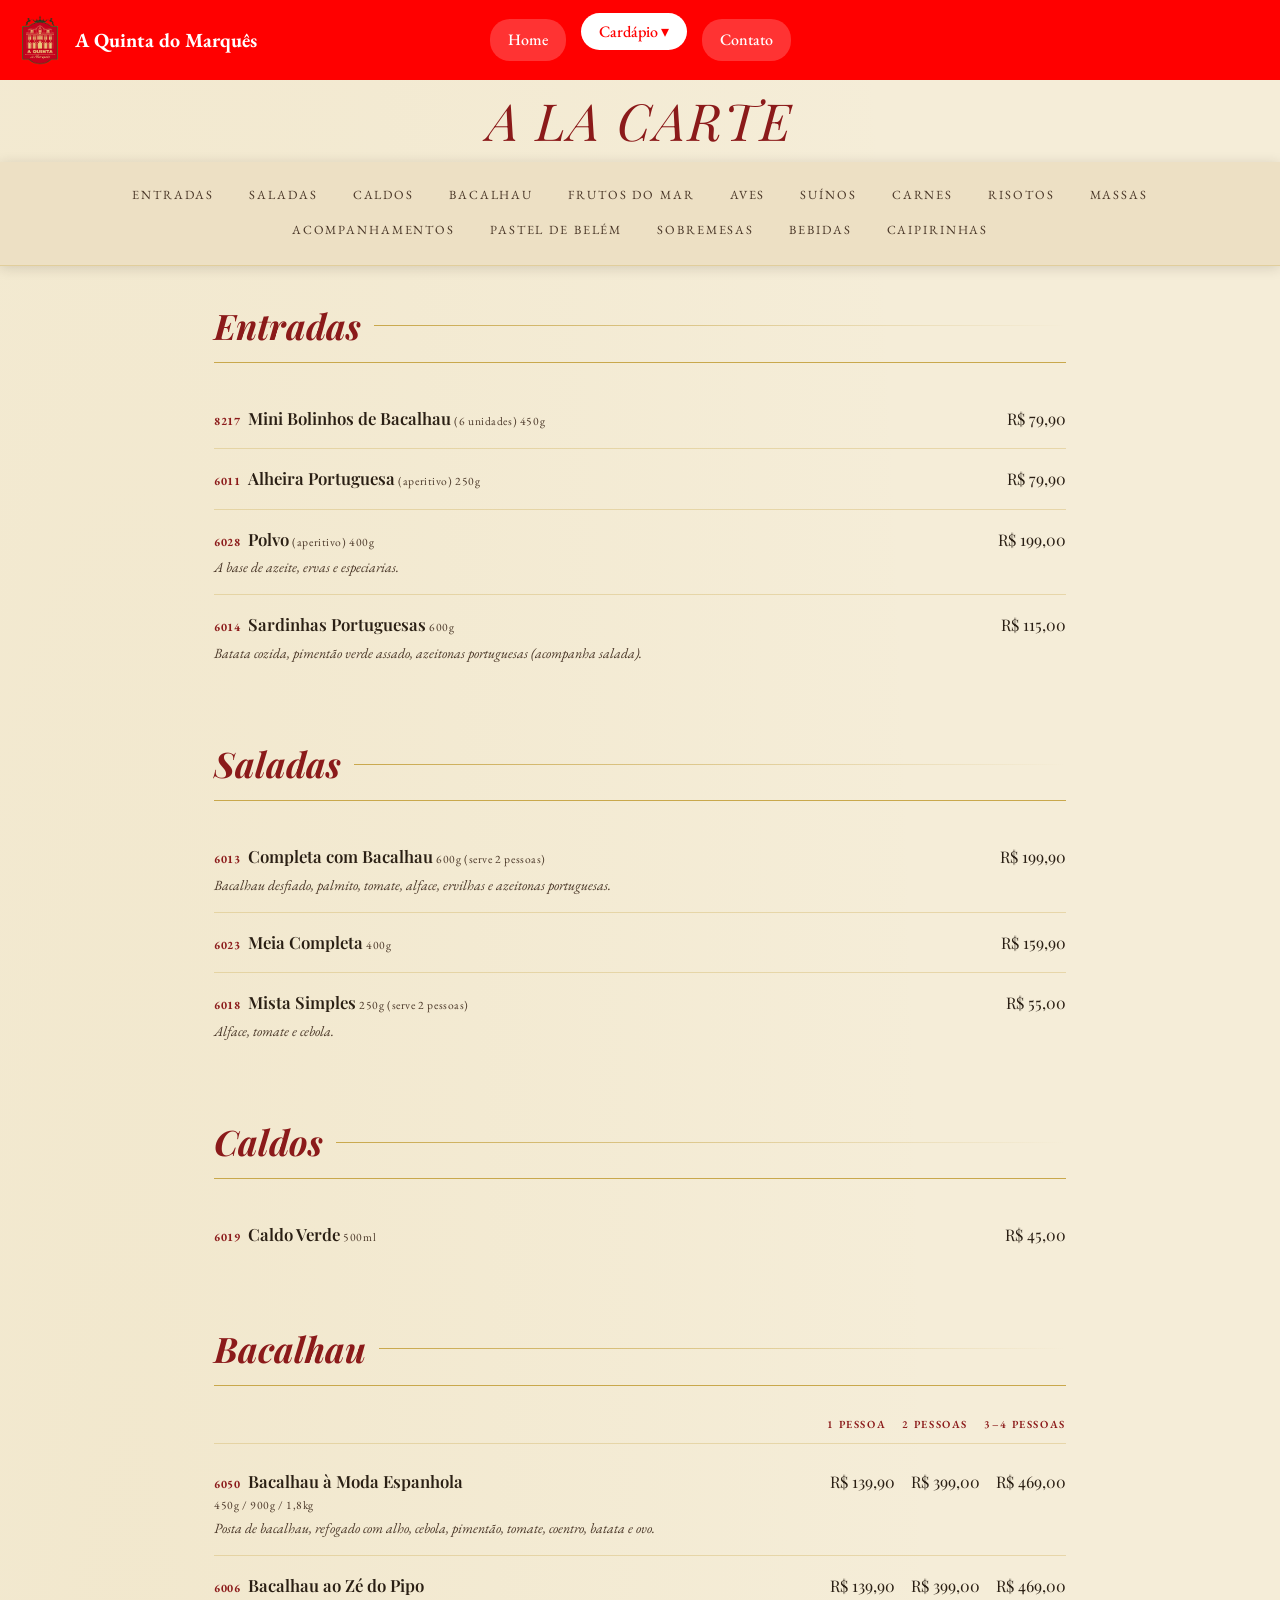
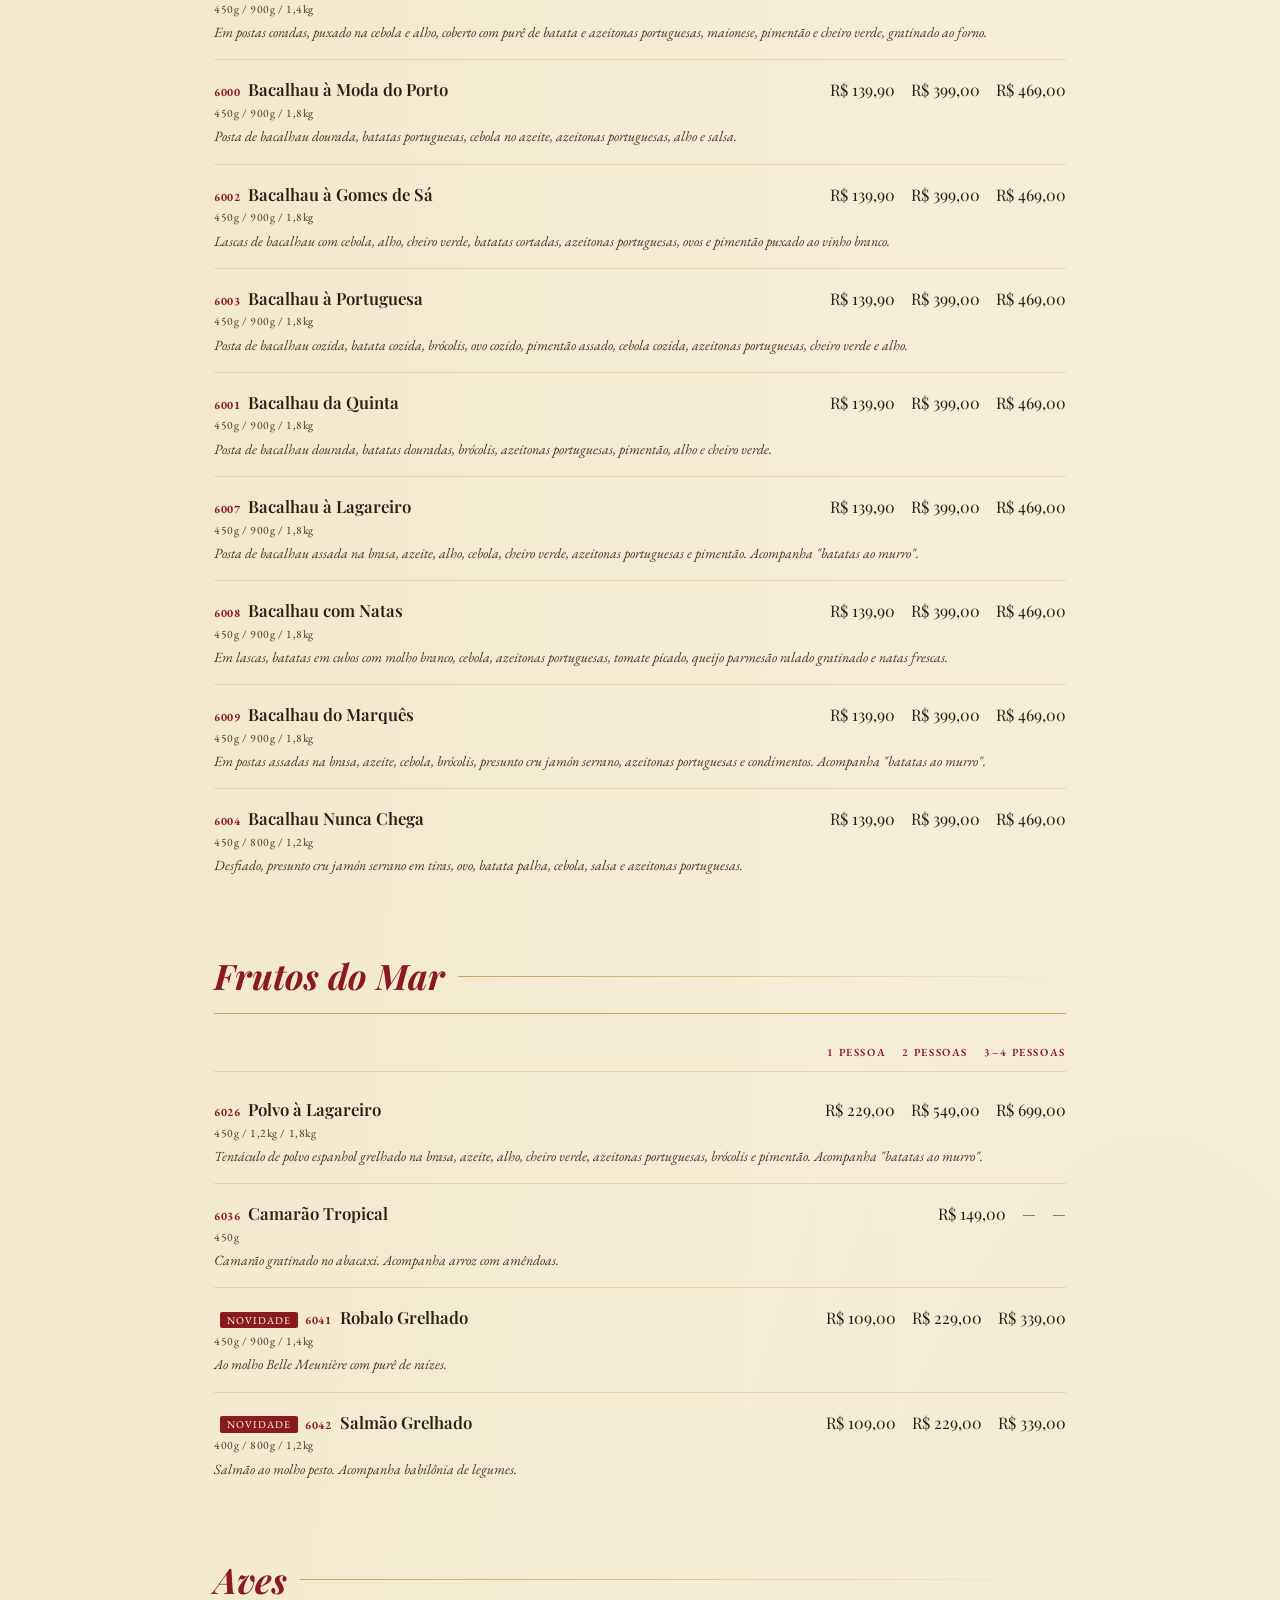
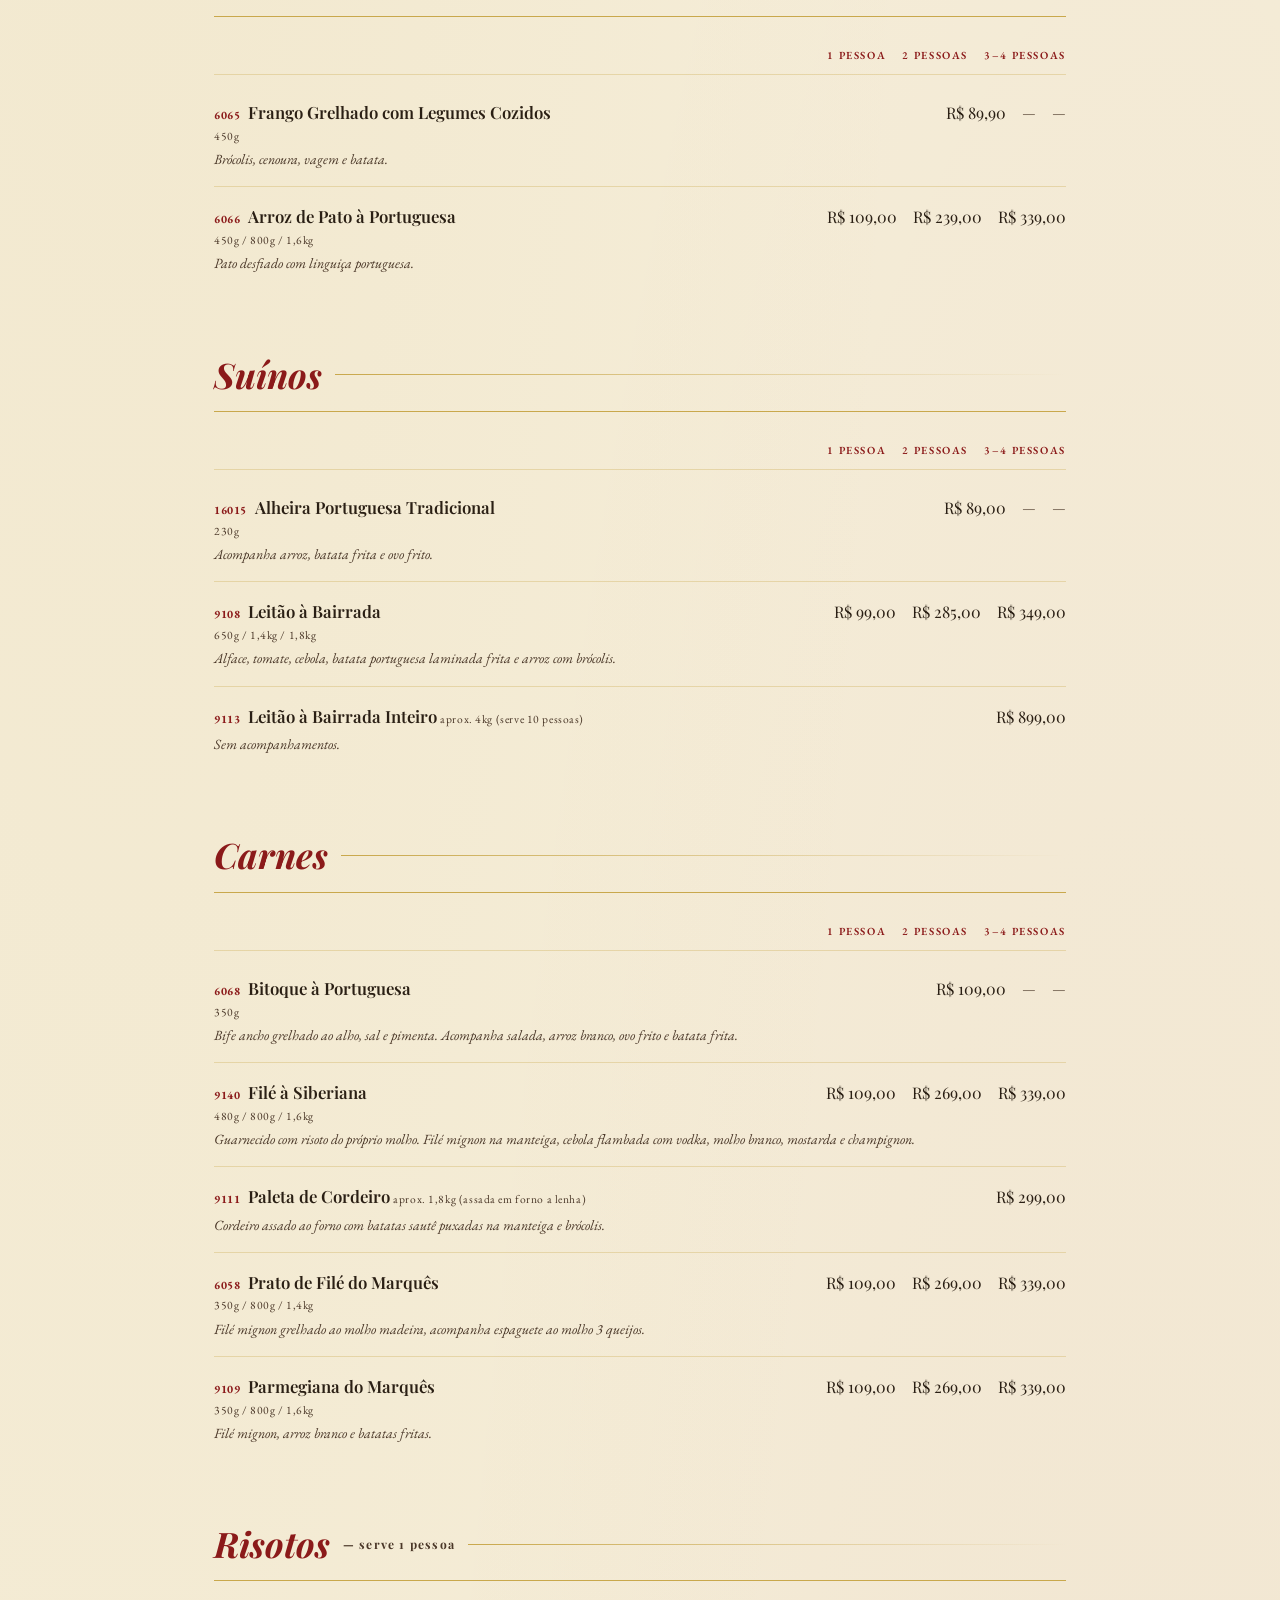
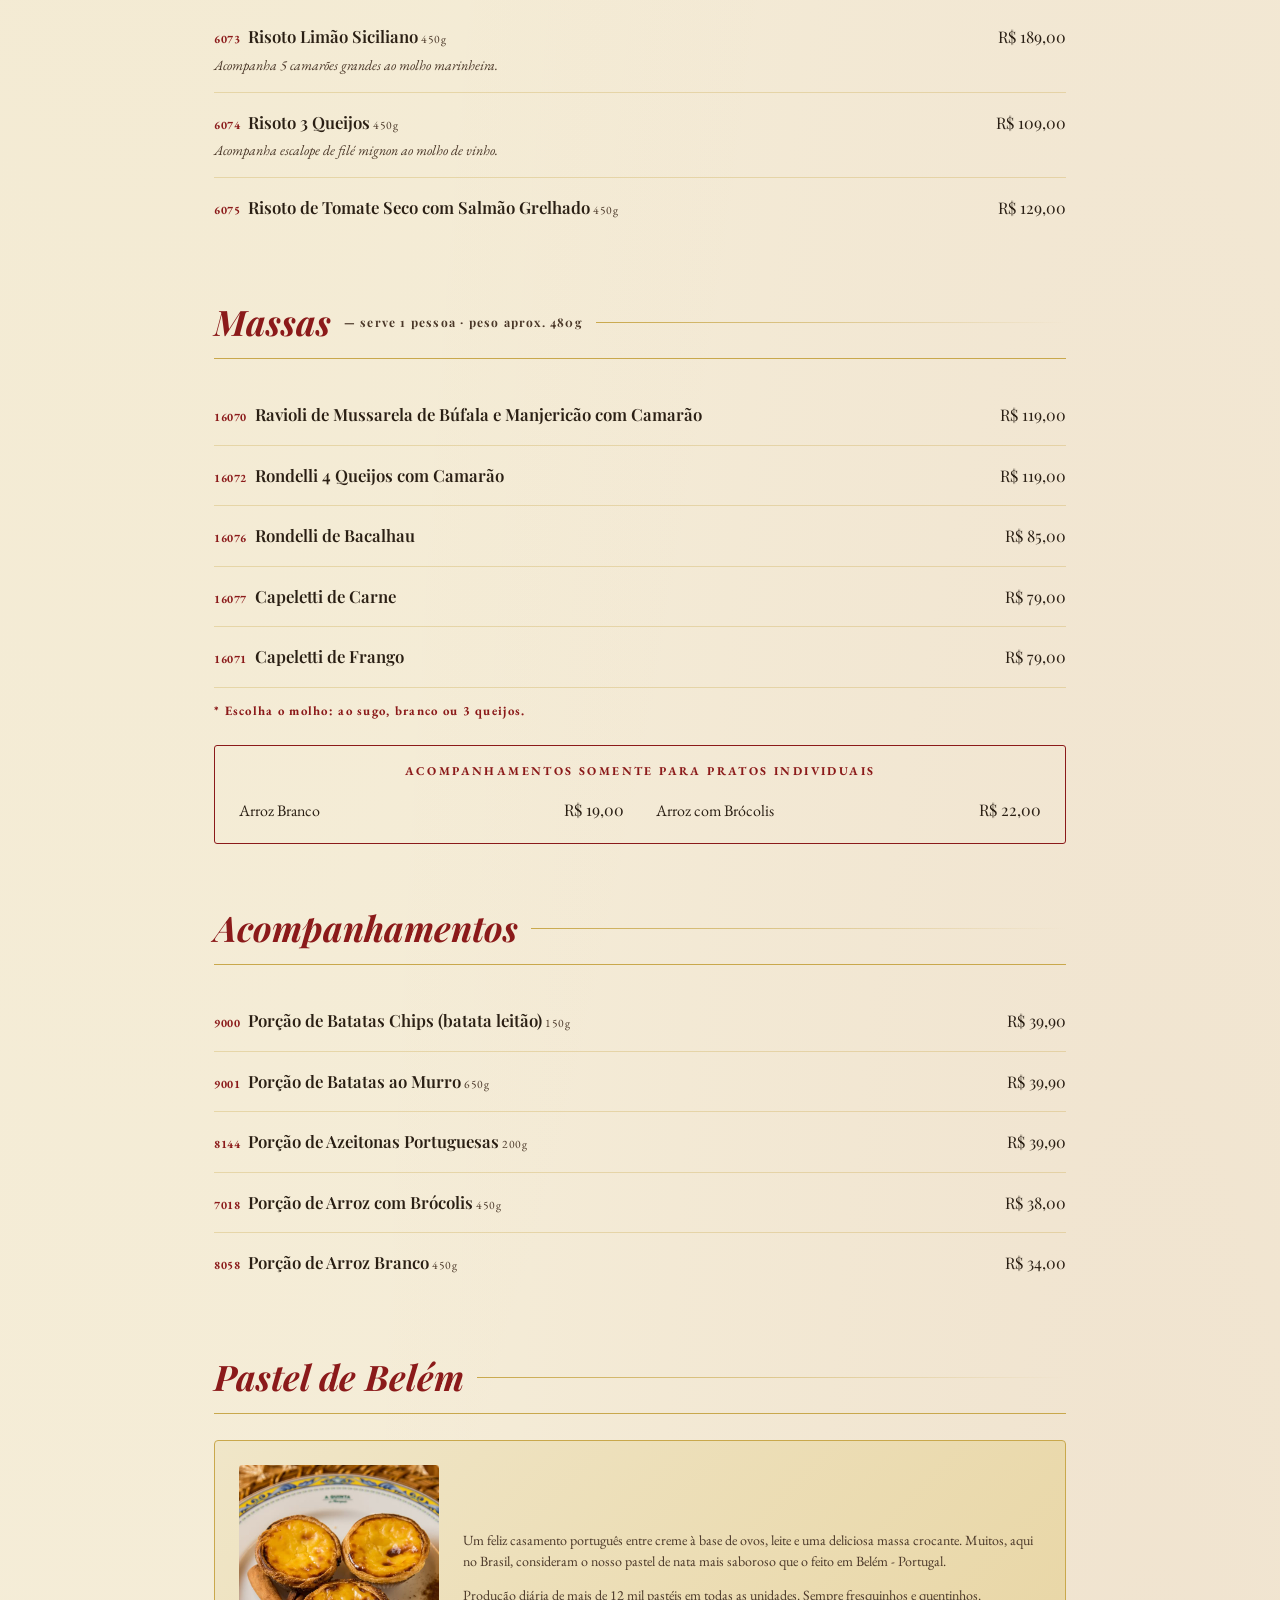
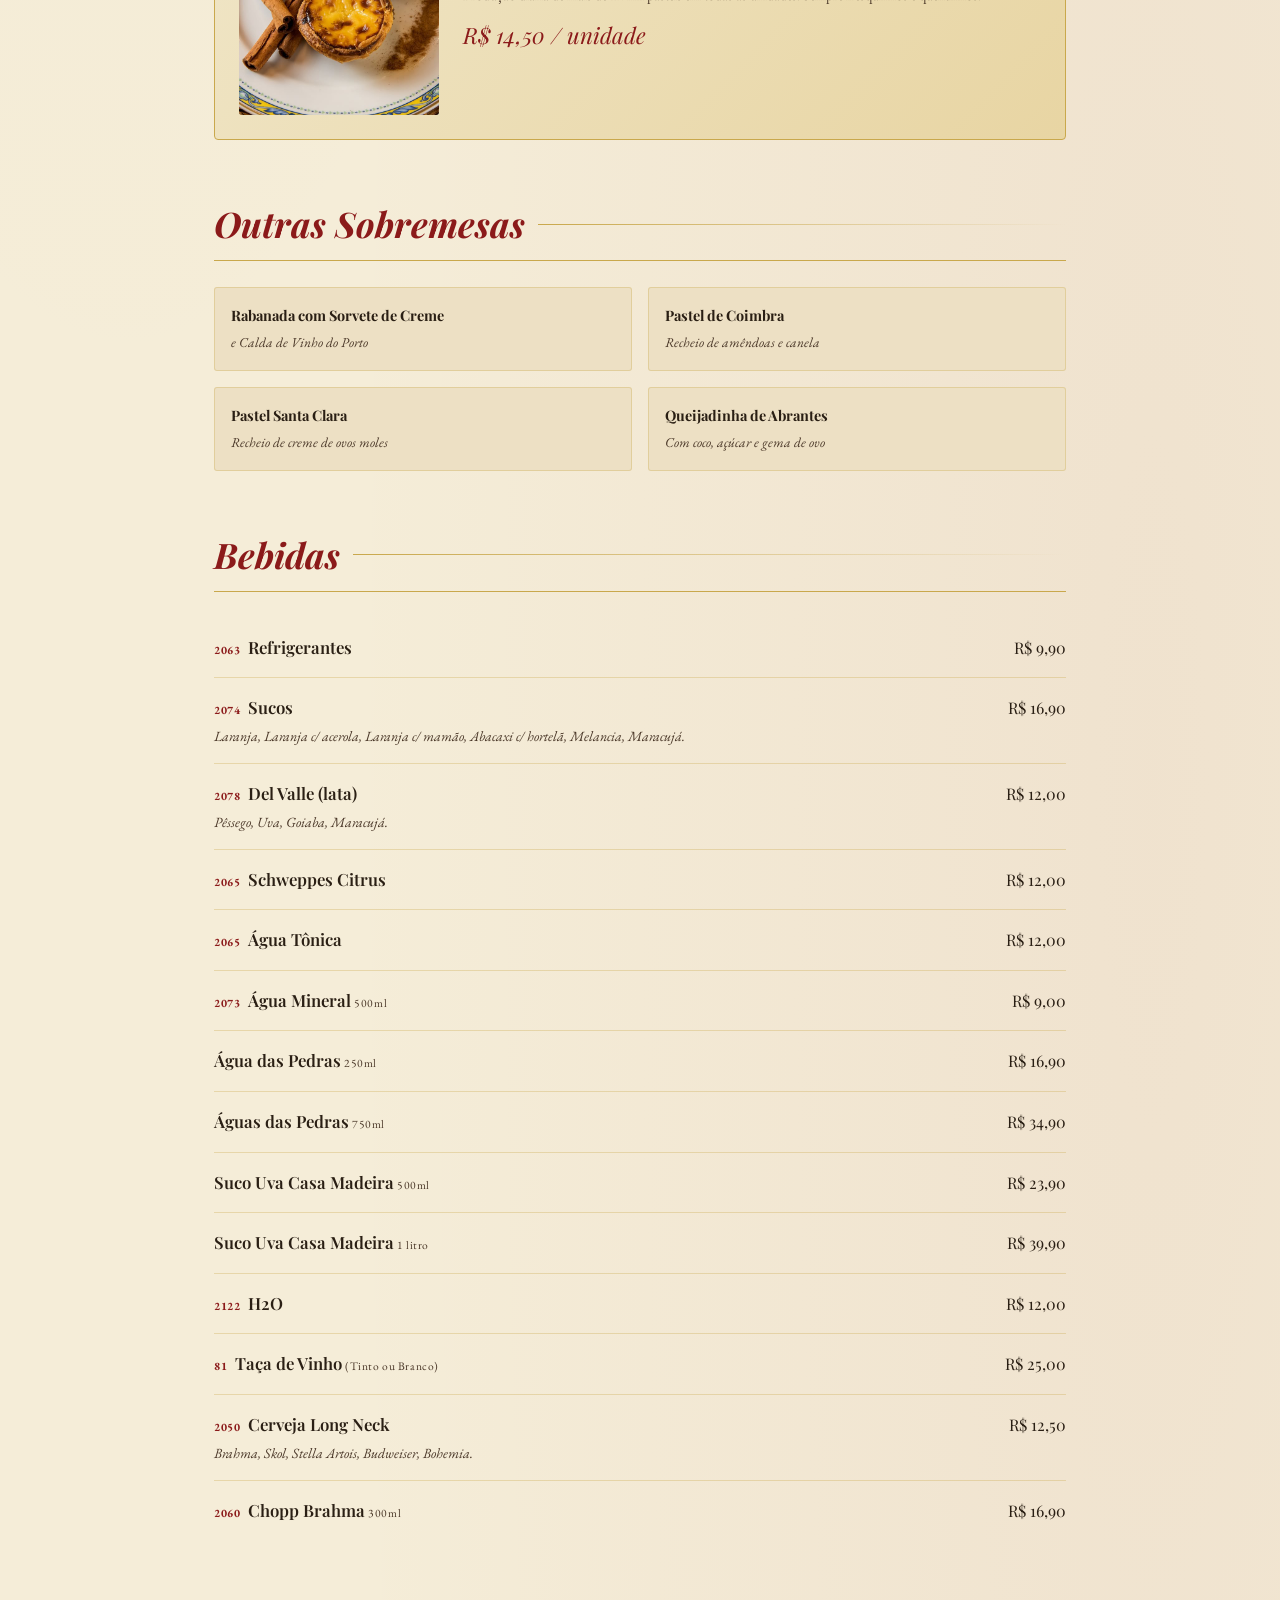
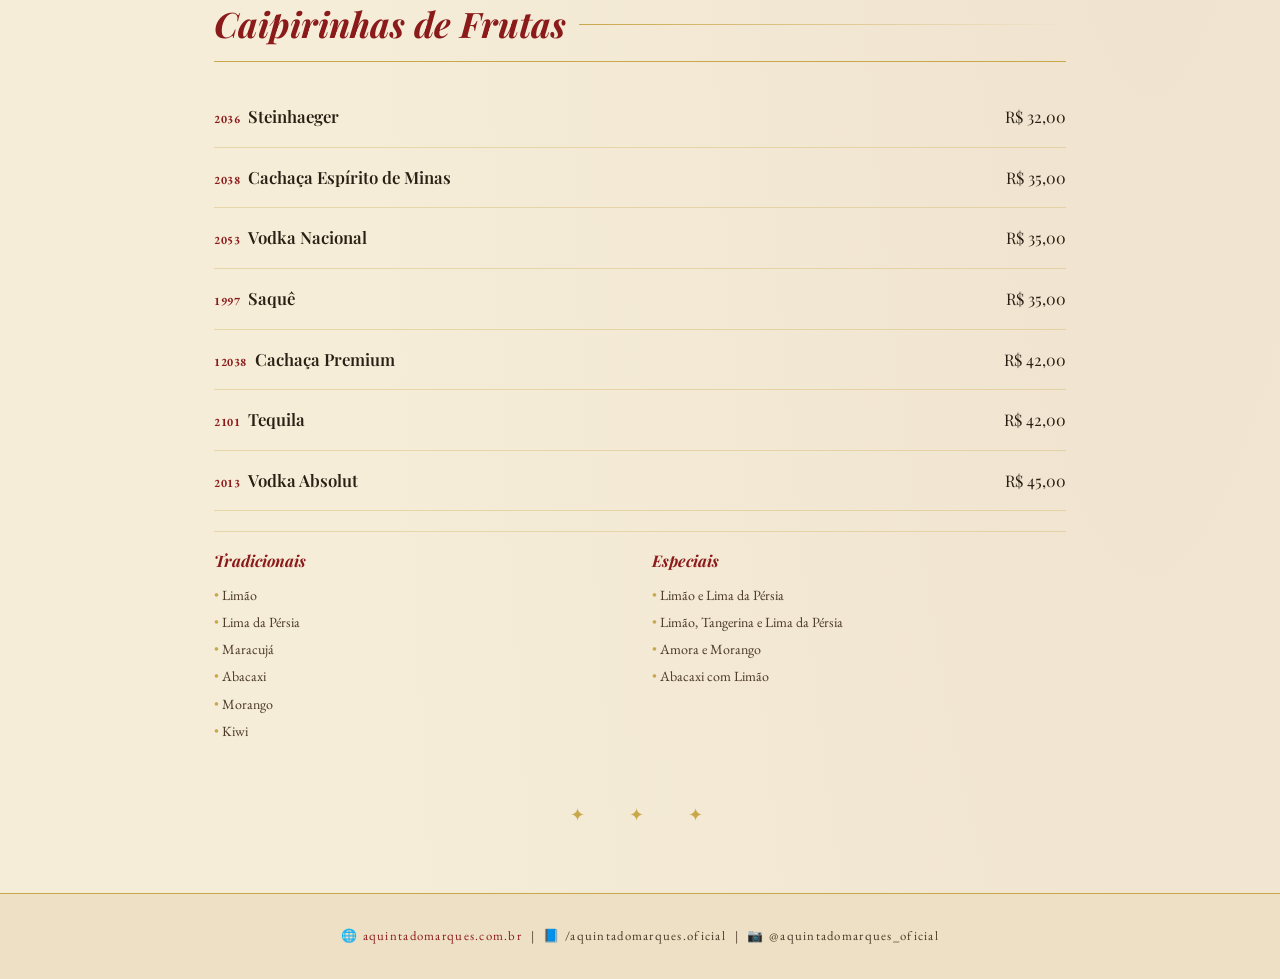
==== cardapio.html @ 1730c49b "first commit" ====
<!DOCTYPE html>
<html lang="pt-BR">
<head>
<meta charset="UTF-8">
<meta name="viewport" content="width=device-width, initial-scale=1.0">
<title>Cardápio — A Quinta do Marquês</title>
<link rel="stylesheet" href="cardapio.css">
<link href="https://fonts.googleapis.com/css2?family=Playfair+Display:ital,wght@0,400;0,600;0,700;1,400&family=EB+Garamond:ital,wght@0,400;0,500;1,400&display=swap" rel="stylesheet">

</head>
<body>

    <nav>
  <div class="header">

    <div class="logo">
      <img src="img/logo.png" alt="Logo Quinta do Marquês">
      <span>A Quinta do Marquês</span>
    </div>

    <div class="menu">
      <a href="home.html" class="btn-menu">Home</a> 
      <div class="dropdown">
  <a href="#" class="btn-menu ativo">Cardápio ▾</a>
  <div class="dropdown-menu">
    <a href="cardapio.html">À La Carte</a>
    <a href="copa.html">Copa - Lanches</a>
  </div>
</div>
      <a href="#" class="btn-menu">Contato</a>
    </div>

  </div>
</nav>
<header class="Hcenter">A LA CARTE</header>

<nav class="nav">
  <a href="#entradas">Entradas</a>
  <a href="#saladas">Saladas</a>
  <a href="#caldos">Caldos</a>
  <a href="#bacalhau">Bacalhau</a>
  <a href="#frutos">Frutos do Mar</a>
  <a href="#aves">Aves</a>
  <a href="#suinos">Suínos</a>
  <a href="#carnes">Carnes</a>
  <a href="#risotos">Risotos</a>
  <a href="#massas">Massas</a>
  <a href="#acompanhamentos">Acompanhamentos</a>
  <a href="#pastel">Pastel de Belém</a>
  <a href="#sobremesas">Sobremesas</a>
  <a href="#bebidas">Bebidas</a>
  <a href="#caipirinhas">Caipirinhas</a>
</nav>

<div class="container">

  <!-- ═══════════════════ ENTRADAS ═══════════════════ -->
  <section class="section" id="entradas">
    <h2 class="section-title">Entradas</h2>

    <div class="item">
      <div class="item-row">
        <div><span class="item-code">8217</span><span class="item-name">Mini Bolinhos de Bacalhau</span> <span class="item-size">(6 unidades) 450g</span></div>
        <div class="price">R$ 79,90</div>
      </div>
    </div>

    <div class="item">
      <div class="item-row">
        <div><span class="item-code">6011</span><span class="item-name">Alheira Portuguesa</span> <span class="item-size">(aperitivo) 250g</span></div>
        <div class="price">R$ 79,90</div>
      </div>
    </div>

    <div class="item">
      <div class="item-row">
        <div><span class="item-code">6028</span><span class="item-name">Polvo</span> <span class="item-size">(aperitivo) 400g</span></div>
        <div class="price">R$ 199,00</div>
      </div>
      <p class="item-desc">A base de azeite, ervas e especiarias.</p>
    </div>

    <div class="item">
      <div class="item-row">
        <div><span class="item-code">6014</span><span class="item-name">Sardinhas Portuguesas</span> <span class="item-size">600g</span></div>
        <div class="price">R$ 115,00</div>
      </div>
      <p class="item-desc">Batata cozida, pimentão verde assado, azeitonas portuguesas (acompanha salada).</p>
    </div>
  </section>

  <!-- ═══════════════════ SALADAS ═══════════════════ -->
  <section class="section" id="saladas">
    <h2 class="section-title">Saladas</h2>

    <div class="item">
      <div class="item-row">
        <div><span class="item-code">6013</span><span class="item-name">Completa com Bacalhau</span> <span class="item-size">600g (serve 2 pessoas)</span></div>
        <div class="price">R$ 199,90</div>
      </div>
      <p class="item-desc">Bacalhau desfiado, palmito, tomate, alface, ervilhas e azeitonas portuguesas.</p>
    </div>

    <div class="item">
      <div class="item-row">
        <div><span class="item-code">6023</span><span class="item-name">Meia Completa</span> <span class="item-size">400g</span></div>
        <div class="price">R$ 159,90</div>
      </div>
    </div>

    <div class="item">
      <div class="item-row">
        <div><span class="item-code">6018</span><span class="item-name">Mista Simples</span> <span class="item-size">250g (serve 2 pessoas)</span></div>
        <div class="price">R$ 55,00</div>
      </div>
      <p class="item-desc">Alface, tomate e cebola.</p>
    </div>
  </section>

  <!-- ═══════════════════ CALDOS ═══════════════════ -->
  <section class="section" id="caldos">
    <h2 class="section-title">Caldos</h2>
    <div class="item">
      <div class="item-row">
        <div><span class="item-code">6019</span><span class="item-name">Caldo Verde</span> <span class="item-size">500ml</span></div>
        <div class="price">R$ 45,00</div>
      </div>
    </div>
  </section>

  <!-- ═══════════════════ BACALHAU ═══════════════════ -->
  <section class="section" id="bacalhau">
    <h2 class="section-title">Bacalhau</h2>

    <div class="serving-header">
      <span></span>
      <span>1 Pessoa</span>
      <span>2 Pessoas</span>
      <span>3–4 Pessoas</span>
    </div>

    <!-- helper macro via repeated blocks -->
    <div class="item">
      <div class="item-row-multi">
        <div><span class="item-code">6050</span><span class="item-name">Bacalhau à Moda Espanhola</span> <div class="item-size">450g / 900g / 1,8kg</div></div>
        <div class="price">R$ 139,90</div>
        <div class="price">R$ 399,00</div>
        <div class="price">R$ 469,00</div>
      </div>
      <p class="item-desc">Posta de bacalhau, refogado com alho, cebola, pimentão, tomate, coentro, batata e ovo.</p>
    </div>

    <div class="item">
      <div class="item-row-multi">
        <div><span class="item-code">6006</span><span class="item-name">Bacalhau ao Zé do Pipo</span> <div class="item-size">450g / 900g / 1,4kg</div></div>
        <div class="price">R$ 139,90</div>
        <div class="price">R$ 399,00</div>
        <div class="price">R$ 469,00</div>
      </div>
      <p class="item-desc">Em postas coradas, puxado na cebola e alho, coberto com purê de batata e azeitonas portuguesas, maionese, pimentão e cheiro verde, gratinado ao forno.</p>
    </div>

    <div class="item">
      <div class="item-row-multi">
        <div><span class="item-code">6000</span><span class="item-name">Bacalhau à Moda do Porto</span> <div class="item-size">450g / 900g / 1,8kg</div></div>
        <div class="price">R$ 139,90</div>
        <div class="price">R$ 399,00</div>
        <div class="price">R$ 469,00</div>
      </div>
      <p class="item-desc">Posta de bacalhau dourada, batatas portuguesas, cebola no azeite, azeitonas portuguesas, alho e salsa.</p>
    </div>

    <div class="item">
      <div class="item-row-multi">
        <div><span class="item-code">6002</span><span class="item-name">Bacalhau à Gomes de Sá</span> <div class="item-size">450g / 900g / 1,8kg</div></div>
        <div class="price">R$ 139,90</div>
        <div class="price">R$ 399,00</div>
        <div class="price">R$ 469,00</div>
      </div>
      <p class="item-desc">Lascas de bacalhau com cebola, alho, cheiro verde, batatas cortadas, azeitonas portuguesas, ovos e pimentão puxado ao vinho branco.</p>
    </div>

    <div class="item">
      <div class="item-row-multi">
        <div><span class="item-code">6003</span><span class="item-name">Bacalhau à Portuguesa</span> <div class="item-size">450g / 900g / 1,8kg</div></div>
        <div class="price">R$ 139,90</div>
        <div class="price">R$ 399,00</div>
        <div class="price">R$ 469,00</div>
      </div>
      <p class="item-desc">Posta de bacalhau cozida, batata cozida, brócolis, ovo cozido, pimentão assado, cebola cozida, azeitonas portuguesas, cheiro verde e alho.</p>
    </div>

    <div class="item">
      <div class="item-row-multi">
        <div><span class="item-code">6001</span><span class="item-name">Bacalhau da Quinta</span> <div class="item-size">450g / 900g / 1,8kg</div></div>
        <div class="price">R$ 139,90</div>
        <div class="price">R$ 399,00</div>
        <div class="price">R$ 469,00</div>
      </div>
      <p class="item-desc">Posta de bacalhau dourada, batatas douradas, brócolis, azeitonas portuguesas, pimentão, alho e cheiro verde.</p>
    </div>

    <div class="item">
      <div class="item-row-multi">
        <div><span class="item-code">6007</span><span class="item-name">Bacalhau à Lagareiro</span> <div class="item-size">450g / 900g / 1,8kg</div></div>
        <div class="price">R$ 139,90</div>
        <div class="price">R$ 399,00</div>
        <div class="price">R$ 469,00</div>
      </div>
      <p class="item-desc">Posta de bacalhau assada na brasa, azeite, alho, cebola, cheiro verde, azeitonas portuguesas e pimentão. Acompanha "batatas ao murro".</p>
    </div>

    <div class="item">
      <div class="item-row-multi">
        <div><span class="item-code">6008</span><span class="item-name">Bacalhau com Natas</span> <div class="item-size">450g / 900g / 1,8kg</div></div>
        <div class="price">R$ 139,90</div>
        <div class="price">R$ 399,00</div>
        <div class="price">R$ 469,00</div>
      </div>
      <p class="item-desc">Em lascas, batatas em cubos com molho branco, cebola, azeitonas portuguesas, tomate picado, queijo parmesão ralado gratinado e natas frescas.</p>
    </div>

    <div class="item">
      <div class="item-row-multi">
        <div><span class="item-code">6009</span><span class="item-name">Bacalhau do Marquês</span> <div class="item-size">450g / 900g / 1,8kg</div></div>
        <div class="price">R$ 139,90</div>
        <div class="price">R$ 399,00</div>
        <div class="price">R$ 469,00</div>
      </div>
      <p class="item-desc">Em postas assadas na brasa, azeite, cebola, brócolis, presunto cru jamón serrano, azeitonas portuguesas e condimentos. Acompanha "batatas ao murro".</p>
    </div>

    <div class="item">
      <div class="item-row-multi">
        <div><span class="item-code">6004</span><span class="item-name">Bacalhau Nunca Chega</span> <div class="item-size">450g / 800g / 1,2kg</div></div>
        <div class="price">R$ 139,90</div>
        <div class="price">R$ 399,00</div>
        <div class="price">R$ 469,00</div>
      </div>
      <p class="item-desc">Desfiado, presunto cru jamón serrano em tiras, ovo, batata palha, cebola, salsa e azeitonas portuguesas.</p>
    </div>
  </section>

  <!-- ═══════════════════ FRUTOS DO MAR ═══════════════════ -->
  <section class="section" id="frutos">
    <h2 class="section-title">Frutos do Mar</h2>

    <div class="serving-header">
      <span></span>
      <span>1 Pessoa</span>
      <span>2 Pessoas</span>
      <span>3–4 Pessoas</span>
    </div>

    <div class="item">
      <div class="item-row-multi">
        <div><span class="item-code">6026</span><span class="item-name">Polvo à Lagareiro</span> <div class="item-size">450g / 1,2kg / 1,8kg</div></div>
        <div class="price">R$ 229,00</div>
        <div class="price">R$ 549,00</div>
        <div class="price">R$ 699,00</div>
      </div>
      <p class="item-desc">Tentáculo de polvo espanhol grelhado na brasa, azeite, alho, cheiro verde, azeitonas portuguesas, brócolis e pimentão. Acompanha "batatas ao murro".</p>
    </div>

    <div class="item">
      <div class="item-row-multi">
        <div><span class="item-code">6036</span><span class="item-name">Camarão Tropical</span> <div class="item-size">450g</div></div>
        <div class="price">R$ 149,00</div>
        <div class="price price-dash">—</div>
        <div class="price price-dash">—</div>
      </div>
      <p class="item-desc">Camarão gratinado no abacaxi. Acompanha arroz com amêndoas.</p>
    </div>

    <div class="item">
      <div class="item-row-multi">
        <div>
          <span class="item-badge">Novidade</span>
          <span class="item-code" style="margin-left:0.3rem">6041</span><span class="item-name">Robalo Grelhado</span>
          <div class="item-size">450g / 900g / 1,4kg</div>
        </div>
        <div class="price">R$ 109,00</div>
        <div class="price">R$ 229,00</div>
        <div class="price">R$ 339,00</div>
      </div>
      <p class="item-desc">Ao molho Belle Meunière com purê de raízes.</p>
    </div>

    <div class="item">
      <div class="item-row-multi">
        <div>
          <span class="item-badge">Novidade</span>
          <span class="item-code" style="margin-left:0.3rem">6042</span><span class="item-name">Salmão Grelhado</span>
          <div class="item-size">400g / 800g / 1,2kg</div>
        </div>
        <div class="price">R$ 109,00</div>
        <div class="price">R$ 229,00</div>
        <div class="price">R$ 339,00</div>
      </div>
      <p class="item-desc">Salmão ao molho pesto. Acompanha babilônia de legumes.</p>
    </div>
  </section>

  <!-- ═══════════════════ AVES ═══════════════════ -->
  <section class="section" id="aves">
    <h2 class="section-title">Aves</h2>

    <div class="serving-header">
      <span></span>
      <span>1 Pessoa</span>
      <span>2 Pessoas</span>
      <span>3–4 Pessoas</span>
    </div>

    <div class="item">
      <div class="item-row-multi">
        <div><span class="item-code">6065</span><span class="item-name">Frango Grelhado com Legumes Cozidos</span> <div class="item-size">450g</div></div>
        <div class="price">R$ 89,90</div>
        <div class="price price-dash">—</div>
        <div class="price price-dash">—</div>
      </div>
      <p class="item-desc">Brócolis, cenoura, vagem e batata.</p>
    </div>

    <div class="item">
      <div class="item-row-multi">
        <div><span class="item-code">6066</span><span class="item-name">Arroz de Pato à Portuguesa</span> <div class="item-size">450g / 800g / 1,6kg</div></div>
        <div class="price">R$ 109,00</div>
        <div class="price">R$ 239,00</div>
        <div class="price">R$ 339,00</div>
      </div>
      <p class="item-desc">Pato desfiado com linguiça portuguesa.</p>
    </div>
  </section>

  <!-- ═══════════════════ SUÍNOS ═══════════════════ -->
  <section class="section" id="suinos">
    <h2 class="section-title">Suínos</h2>

    <div class="serving-header">
      <span></span>
      <span>1 Pessoa</span>
      <span>2 Pessoas</span>
      <span>3–4 Pessoas</span>
    </div>

    <div class="item">
      <div class="item-row-multi">
        <div><span class="item-code">16015</span><span class="item-name">Alheira Portuguesa Tradicional</span> <div class="item-size">230g</div></div>
        <div class="price">R$ 89,00</div>
        <div class="price price-dash">—</div>
        <div class="price price-dash">—</div>
      </div>
      <p class="item-desc">Acompanha arroz, batata frita e ovo frito.</p>
    </div>

    <div class="item">
      <div class="item-row-multi">
        <div><span class="item-code">9108</span><span class="item-name">Leitão à Bairrada</span> <div class="item-size">650g / 1,4kg / 1,8kg</div></div>
        <div class="price">R$ 99,00</div>
        <div class="price">R$ 285,00</div>
        <div class="price">R$ 349,00</div>
      </div>
      <p class="item-desc">Alface, tomate, cebola, batata portuguesa laminada frita e arroz com brócolis.</p>
    </div>

    <div class="item">
      <div class="item-row">
        <div><span class="item-code">9113</span><span class="item-name">Leitão à Bairrada Inteiro</span> <span class="item-size">aprox. 4kg (serve 10 pessoas)</span></div>
        <div class="price">R$ 899,00</div>
      </div>
      <p class="item-desc">Sem acompanhamentos.</p>
    </div>
  </section>

  <!-- ═══════════════════ CARNES ═══════════════════ -->
  <section class="section" id="carnes">
    <h2 class="section-title">Carnes</h2>

    <div class="serving-header">
      <span></span>
      <span>1 Pessoa</span>
      <span>2 Pessoas</span>
      <span>3–4 Pessoas</span>
    </div>

    <div class="item">
      <div class="item-row-multi">
        <div><span class="item-code">6068</span><span class="item-name">Bitoque à Portuguesa</span> <div class="item-size">350g</div></div>
        <div class="price">R$ 109,00</div>
        <div class="price price-dash">—</div>
        <div class="price price-dash">—</div>
      </div>
      <p class="item-desc">Bife ancho grelhado ao alho, sal e pimenta. Acompanha salada, arroz branco, ovo frito e batata frita.</p>
    </div>

    <div class="item">
      <div class="item-row-multi">
        <div><span class="item-code">9140</span><span class="item-name">Filé à Siberiana</span> <div class="item-size">480g / 800g / 1,6kg</div></div>
        <div class="price">R$ 109,00</div>
        <div class="price">R$ 269,00</div>
        <div class="price">R$ 339,00</div>
      </div>
      <p class="item-desc">Guarnecido com risoto do próprio molho. Filé mignon na manteiga, cebola flambada com vodka, molho branco, mostarda e champignon.</p>
    </div>

    <div class="item">
      <div class="item-row">
        <div><span class="item-code">9111</span><span class="item-name">Paleta de Cordeiro</span> <span class="item-size">aprox. 1,8kg (assada em forno a lenha)</span></div>
        <div class="price">R$ 299,00</div>
      </div>
      <p class="item-desc">Cordeiro assado ao forno com batatas sautê puxadas na manteiga e brócolis.</p>
    </div>

    <div class="item">
      <div class="item-row-multi">
        <div><span class="item-code">6058</span><span class="item-name">Prato de Filé do Marquês</span> <div class="item-size">350g / 800g / 1,4kg</div></div>
        <div class="price">R$ 109,00</div>
        <div class="price">R$ 269,00</div>
        <div class="price">R$ 339,00</div>
      </div>
      <p class="item-desc">Filé mignon grelhado ao molho madeira, acompanha espaguete ao molho 3 queijos.</p>
    </div>

    <div class="item">
      <div class="item-row-multi">
        <div><span class="item-code">9109</span><span class="item-name">Parmegiana do Marquês</span> <div class="item-size">350g / 800g / 1,6kg</div></div>
        <div class="price">R$ 109,00</div>
        <div class="price">R$ 269,00</div>
        <div class="price">R$ 339,00</div>
      </div>
      <p class="item-desc">Filé mignon, arroz branco e batatas fritas.</p>
    </div>
  </section>

  <!-- ═══════════════════ RISOTOS ═══════════════════ -->
  <section class="section" id="risotos">
    <h2 class="section-title">Risotos <span style="font-size:0.75rem;font-style:normal;color:var(--ink-soft);letter-spacing:0.1em"> — serve 1 pessoa</span></h2>

    <div class="item">
      <div class="item-row">
        <div><span class="item-code">6073</span><span class="item-name">Risoto Limão Siciliano</span> <span class="item-size">450g</span></div>
        <div class="price">R$ 189,00</div>
      </div>
      <p class="item-desc">Acompanha 5 camarões grandes ao molho marinheira.</p>
    </div>

    <div class="item">
      <div class="item-row">
        <div><span class="item-code">6074</span><span class="item-name">Risoto 3 Queijos</span> <span class="item-size">450g</span></div>
        <div class="price">R$ 109,00</div>
      </div>
      <p class="item-desc">Acompanha escalope de filé mignon ao molho de vinho.</p>
    </div>

    <div class="item">
      <div class="item-row">
        <div><span class="item-code">6075</span><span class="item-name">Risoto de Tomate Seco com Salmão Grelhado</span> <span class="item-size">450g</span></div>
        <div class="price">R$ 129,00</div>
      </div>
    </div>
  </section>

  <!-- ═══════════════════ MASSAS ═══════════════════ -->
  <section class="section" id="massas">
    <h2 class="section-title">Massas <span style="font-size:0.75rem;font-style:normal;color:var(--ink-soft);letter-spacing:0.1em"> — serve 1 pessoa · peso aprox. 480g</span></h2>

    <div class="item">
      <div class="item-row">
        <div><span class="item-code">16070</span><span class="item-name">Ravioli de Mussarela de Búfala e Manjericão com Camarão</span></div>
        <div class="price">R$ 119,00</div>
      </div>
    </div>

    <div class="item">
      <div class="item-row">
        <div><span class="item-code">16072</span><span class="item-name">Rondelli 4 Queijos com Camarão</span></div>
        <div class="price">R$ 119,00</div>
      </div>
    </div>

    <div class="item">
      <div class="item-row">
        <div><span class="item-code">16076</span><span class="item-name">Rondelli de Bacalhau</span></div>
        <div class="price">R$ 85,00</div>
      </div>
    </div>

    <div class="item">
      <div class="item-row">
        <div><span class="item-code">16077</span><span class="item-name">Capeletti de Carne</span></div>
        <div class="price">R$ 79,00</div>
      </div>
    </div>

    <div class="item">
      <div class="item-row">
        <div><span class="item-code">16071</span><span class="item-name">Capeletti de Frango</span></div>
        <div class="price">R$ 79,00</div>
      </div>
    </div>

    <p style="font-size:0.8rem;color:var(--crimson);font-weight:700;letter-spacing:0.1em;margin-top:0.8rem">* Escolha o molho: ao sugo, branco ou 3 queijos.</p>

    <div class="side-box">
      <div class="side-box-title">Acompanhamentos somente para pratos individuais</div>
      <div class="item-row" style="padding:0.2rem 0">
        <span>Arroz Branco</span><span class="price">R$ 19,00</span>
      </div>
      <div class="item-row" style="padding:0.2rem 0">
        <span>Arroz com Brócolis</span><span class="price">R$ 22,00</span>
      </div>
    </div>
  </section>

  <!-- ═══════════════════ ACOMPANHAMENTOS ═══════════════════ -->
  <section class="section" id="acompanhamentos">
    <h2 class="section-title">Acompanhamentos</h2>

    <div class="item">
      <div class="item-row">
        <div><span class="item-code">9000</span><span class="item-name">Porção de Batatas Chips (batata leitão)</span> <span class="item-size">150g</span></div>
        <div class="price">R$ 39,90</div>
      </div>
    </div>

    <div class="item">
      <div class="item-row">
        <div><span class="item-code">9001</span><span class="item-name">Porção de Batatas ao Murro</span> <span class="item-size">650g</span></div>
        <div class="price">R$ 39,90</div>
      </div>
    </div>

    <div class="item">
      <div class="item-row">
        <div><span class="item-code">8144</span><span class="item-name">Porção de Azeitonas Portuguesas</span> <span class="item-size">200g</span></div>
        <div class="price">R$ 39,90</div>
      </div>
    </div>

    <div class="item">
      <div class="item-row">
        <div><span class="item-code">7018</span><span class="item-name">Porção de Arroz com Brócolis</span> <span class="item-size">450g</span></div>
        <div class="price">R$ 38,00</div>
      </div>
    </div>

    <div class="item">
      <div class="item-row">
        <div><span class="item-code">8058</span><span class="item-name">Porção de Arroz Branco</span> <span class="item-size">450g</span></div>
        <div class="price">R$ 34,00</div>
      </div>
    </div>
  </section>

  <!-- ═══════════════════ PASTEL DE BELÉM ═══════════════════ -->
  <section class="section" id="pastel">
    <h2 class="section-title">Pastel de Belém</h2>

    <div class="highlight-box">
        <img src="img/pastel de belem.jpg" alt="pastel-de-belem">
      <div>
        <p class="item-desc" style="font-style:normal">Um feliz casamento português entre creme à base de ovos, leite e uma deliciosa massa crocante. Muitos, aqui no Brasil, consideram o nosso pastel de nata mais saboroso que o feito em Belém - Portugal.</p>
        <p class="item-desc" style="font-style:normal;margin-top:0.8rem">Produção diária de mais de 12 mil pastéis em todas as unidades. Sempre fresquinhos e quentinhos.</p>
        <p class="highlight-price">R$ 14,50 / unidade</p>
      </div>
    </div>
  </section>

  <!-- ═══════════════════ SOBREMESAS ═══════════════════ -->
  <section class="section" id="sobremesas">
    <h2 class="section-title">Outras Sobremesas</h2>

    <div class="desserts-grid">
      <div class="dessert-item">
        <strong>Rabanada com Sorvete de Creme</strong>
        <span>e Calda de Vinho do Porto</span>
      </div>
      <div class="dessert-item">
        <strong>Pastel de Coimbra</strong>
        <span>Recheio de amêndoas e canela</span>
      </div>
      <div class="dessert-item">
        <strong>Pastel Santa Clara</strong>
        <span>Recheio de creme de ovos moles</span>
      </div>
      <div class="dessert-item">
        <strong>Queijadinha de Abrantes</strong>
        <span>Com coco, açúcar e gema de ovo</span>
      </div>
    </div>
  </section>

  <!-- ═══════════════════ BEBIDAS ═══════════════════ -->
  <section class="section" id="bebidas">
    <h2 class="section-title">Bebidas</h2>

    <div class="item">
      <div class="item-row">
        <div><span class="item-code">2063</span><span class="item-name">Refrigerantes</span></div>
        <div class="price">R$ 9,90</div>
      </div>
    </div>

    <div class="item">
      <div class="item-row">
        <div><span class="item-code">2074</span><span class="item-name">Sucos</span></div>
        <div class="price">R$ 16,90</div>
      </div>
      <p class="item-desc">Laranja, Laranja c/ acerola, Laranja c/ mamão, Abacaxi c/ hortelã, Melancia, Maracujá.</p>
    </div>

    <div class="item">
      <div class="item-row">
        <div><span class="item-code">2078</span><span class="item-name">Del Valle (lata)</span></div>
        <div class="price">R$ 12,00</div>
      </div>
      <p class="item-desc">Pêssego, Uva, Goiaba, Maracujá.</p>
    </div>

    <div class="item">
      <div class="item-row">
        <div><span class="item-code">2065</span><span class="item-name">Schweppes Citrus</span></div>
        <div class="price">R$ 12,00</div>
      </div>
    </div>

    <div class="item">
      <div class="item-row">
        <div><span class="item-code">2065</span><span class="item-name">Água Tônica</span></div>
        <div class="price">R$ 12,00</div>
      </div>
    </div>

    <div class="item">
      <div class="item-row">
        <div><span class="item-code">2073</span><span class="item-name">Água Mineral</span> <span class="item-size">500ml</span></div>
        <div class="price">R$ 9,00</div>
      </div>
    </div>

    <div class="item">
      <div class="item-row">
        <div><span class="item-name">Água das Pedras</span> <span class="item-size">250ml</span></div>
        <div class="price">R$ 16,90</div>
      </div>
    </div>

    <div class="item">
      <div class="item-row">
        <div><span class="item-name">Águas das Pedras</span> <span class="item-size">750ml</span></div>
        <div class="price">R$ 34,90</div>
      </div>
    </div>

    <div class="item">
      <div class="item-row">
        <div><span class="item-name">Suco Uva Casa Madeira</span> <span class="item-size">500ml</span></div>
        <div class="price">R$ 23,90</div>
      </div>
    </div>

    <div class="item">
      <div class="item-row">
        <div><span class="item-name">Suco Uva Casa Madeira</span> <span class="item-size">1 litro</span></div>
        <div class="price">R$ 39,90</div>
      </div>
    </div>

    <div class="item">
      <div class="item-row">
        <div><span class="item-code">2122</span><span class="item-name">H2O</span></div>
        <div class="price">R$ 12,00</div>
      </div>
    </div>

    <div class="item">
      <div class="item-row">
        <div><span class="item-code">81</span><span class="item-name">Taça de Vinho</span> <span class="item-size">(Tinto ou Branco)</span></div>
        <div class="price">R$ 25,00</div>
      </div>
    </div>

    <div class="item">
      <div class="item-row">
        <div><span class="item-code">2050</span><span class="item-name">Cerveja Long Neck</span></div>
        <div class="price">R$ 12,50</div>
      </div>
      <p class="item-desc">Brahma, Skol, Stella Artois, Budweiser, Bohemia.</p>
    </div>

    <div class="item">
      <div class="item-row">
        <div><span class="item-code">2060</span><span class="item-name">Chopp Brahma</span> <span class="item-size">300ml</span></div>
        <div class="price">R$ 16,90</div>
      </div>
    </div>
  </section>

  <!-- ═══════════════════ CAIPIRINHAS DE FRUTAS ═══════════════════ -->
  <section class="section" id="caipirinhas">
    <h2 class="section-title">Caipirinhas de Frutas</h2>

    <div class="item">
      <div class="item-row">
        <div><span class="item-code">2036</span><span class="item-name">Steinhaeger</span></div>
        <div class="price">R$ 32,00</div>
      </div>
    </div>

    <div class="item">
      <div class="item-row">
        <div><span class="item-code">2038</span><span class="item-name">Cachaça Espírito de Minas</span></div>
        <div class="price">R$ 35,00</div>
      </div>
    </div>

    <div class="item">
      <div class="item-row">
        <div><span class="item-code">2053</span><span class="item-name">Vodka Nacional</span></div>
        <div class="price">R$ 35,00</div>
      </div>
    </div>

    <div class="item">
      <div class="item-row">
        <div><span class="item-code">1997</span><span class="item-name">Saquê</span></div>
        <div class="price">R$ 35,00</div>
      </div>
    </div>

    <div class="item">
      <div class="item-row">
        <div><span class="item-code">12038</span><span class="item-name">Cachaça Premium</span></div>
        <div class="price">R$ 42,00</div>
      </div>
    </div>

    <div class="item">
      <div class="item-row">
        <div><span class="item-code">2101</span><span class="item-name">Tequila</span></div>
        <div class="price">R$ 42,00</div>
      </div>
    </div>

    <div class="item">
      <div class="item-row">
        <div><span class="item-code">2013</span><span class="item-name">Vodka Absolut</span></div>
        <div class="price">R$ 45,00</div>
      </div>
    </div>

    <div class="caip-options">
      <div class="caip-col">
        <h4>Tradicionais</h4>
        <ul>
          <li>Limão</li>
          <li>Lima da Pérsia</li>
          <li>Maracujá</li>
          <li>Abacaxi</li>
          <li>Morango</li>
          <li>Kiwi</li>
        </ul>
      </div>
      <div class="caip-col">
        <h4>Especiais</h4>
        <ul>
          <li>Limão e Lima da Pérsia</li>
          <li>Limão, Tangerina e Lima da Pérsia</li>
          <li>Amora e Morango</li>
          <li>Abacaxi com Limão</li>
        </ul>
      </div>
    </div>
  </section>

  <div class="ornament">✦ &nbsp; ✦ &nbsp; ✦</div>

</div>

<footer>
  <p>
    🌐 <a href="https://aquintadomarques.com.br">aquintadomarques.com.br</a>
    &nbsp;|&nbsp; 📘 /aquintadomarques.oficial
    &nbsp;|&nbsp; 📷 @aquintadomarques_oficial
  </p>
</footer>

</body>
</html>
---- cardapio.css ----
:root {
    --crimson: #8B1A1A;
    --gold: #C9A84C;
    --gold-light: #E8D5A3;
    --parchment: #F5EDD8;
    --parchment-dark: #EDE0C4;
    --ink: #2A1F14;
    --ink-soft: #4A3728;
    --divider: #C9A84C55;
    --shadow: rgba(42, 31, 20, 0.15);
  }

  * { box-sizing: border-box; margin: 0; padding: 0; }

  body {
    background: var(--parchment);
    color: var(--ink);
    font-family: 'EB Garamond', Georgia, serif;
    font-size: 16px;
    line-height: 1.6;
    background-image:
      radial-gradient(ellipse at 10% 20%, rgba(201,168,76,0.08) 0%, transparent 50%),
      radial-gradient(ellipse at 90% 80%, rgba(139,26,26,0.05) 0%, transparent 50%);
    min-height: 100vh;
  }

.Hcenter {
   text-align: center;
    font-family: 'Playfair Display', serif;
    font-size: clamp(2rem, 5vw, 3.2rem);
   color: var(--crimson);
    letter-spacing: 0.04em;
    font-style: italic;
     margin: 0rem 0 0rem;
    }

  /* ================= NAVBAR ================= */

nav {
    background-color: #ff0000;
    padding: 15px;

}

.header {
    display: grid;
    grid-template-columns: 1fr auto 1fr;
    align-items: center;
    color: white;
}

/* LOGO (esquerda) */
.logo {
    display: flex;
    align-items: center;
    gap: 10px;
}

.logo img {
    width: 50px;
    height: 50px;
    object-fit: contain;
}

.logo span {
    font-size: 20px;
    font-weight: bold;
    color: white;
}

/* MENU (centro) */
.menu {
    display: flex;
    gap: 15px;
    justify-self: center;
}

/* BOTÕES DO MENU */
.btn-menu {
    color: white;
    text-decoration: none;
    padding: 8px 18px;
    border-radius: 20px;
    background: rgba(255,255,255,0.2);
    transition: 0.3s;
    font-weight: 500;
}

/* HOVER CORRIGIDO */
.btn-menu:hover {
    background: white;
    color: #ff0000; /* 🔥 muda a cor do texto */
    transform: translateY(-2px);
}

/* BOTÃO ATIVO */
.btn-menu.ativo {
    background: white;
    color: #ff0000;
}

.dropdown {
  position: relative;
}

.dropdown-menu {
  display: none;
  position: absolute;
  top: 100%;
  left: 0;
  background: var(--parchment-dark);
  border: 1px solid var(--gold);
  border-radius: 4px;
  min-width: 180px;
  box-shadow: 0 4px 16px var(--shadow);
  z-index: 200;
}

.dropdown-menu a {
  display: block;
  padding: 0.6rem 1rem;
  color: var(--ink-soft);
  text-decoration: none;
  font-size: 0.82rem;
  letter-spacing: 0.12em;
  text-transform: uppercase;
  border-bottom: 1px solid var(--divider);
  transition: background 0.15s, color 0.15s;
}

.dropdown-menu a:last-child {
  border-bottom: none;
}

.dropdown-menu a:hover {
  background: var(--gold-light);
  color: var(--crimson);
}

.dropdown:hover .dropdown-menu {
  display: block;
}


  .header::after { left: auto; right: 2rem; }

  .header h1 {
    font-family: 'Playfair Display', serif;
    font-size: clamp(2rem, 5vw, 3.2rem);
    color: var(--crimson);
    letter-spacing: 0.04em;
    font-style: italic;
    margin-bottom: 0.3rem;
  }
  .header .subtitle {
    font-size: 0.85rem;
    letter-spacing: 0.25em;
    text-transform: uppercase;
    color: var(--gold);
    font-family: 'EB Garamond', serif;
  }

  /* NAV */
  .nav {
    display: flex;
    flex-wrap: wrap;
    justify-content: center;
    gap: 0.4rem 1.2rem;
    padding: 1.2rem 2rem;
    background: var(--parchment-dark);
    border-bottom: 1px solid var(--divider);
    position: sticky;
    top: 0;
    z-index: 100;
    box-shadow: 0 2px 12px var(--shadow);
  }
  .nav a {
    text-decoration: none;
    color: var(--ink-soft);
    font-size: 0.78rem;
    letter-spacing: 0.15em;
    text-transform: uppercase;
    font-family: 'EB Garamond', serif;
    padding: 0.25rem 0.5rem;
    border-bottom: 1px solid transparent;
    transition: color 0.2s, border-color 0.2s;
  }
  .nav a:hover { color: var(--crimson); border-color: var(--crimson); }

  /* MAIN LAYOUT */
  .container {
    max-width: 900px;
    margin: 0 auto;
    padding: 2rem 1.5rem 4rem;
  }

  /* SECTION */
  .section {
    margin-bottom: 3.5rem;
  }
  .section-title {
    font-family: 'Playfair Display', serif;
    font-size: clamp(1.6rem, 4vw, 2.2rem);
    color: var(--crimson);
    font-style: italic;
    padding-bottom: 0.5rem;
    margin-bottom: 1.6rem;
    border-bottom: 1px solid var(--gold);
    display: flex;
    align-items: center;
    gap: 0.8rem;
  }
  .section-title::after {
    content: '';
    flex: 1;
    height: 1px;
    background: linear-gradient(to right, var(--gold), transparent);
  }

  /* SERVING HEADER */
  .serving-header {
    display: grid;
    grid-template-columns: 1fr auto auto auto;
    gap: 0 1rem;
    font-size: 0.68rem;
    letter-spacing: 0.15em;
    text-transform: uppercase;
    color: var(--crimson);
    font-weight: 600;
    padding: 0.3rem 0 0.6rem;
    border-bottom: 1px solid var(--divider);
    margin-bottom: 0.5rem;
  }
  .serving-header span { text-align: right; }
  .serving-header span:first-child { text-align: left; }

  /* ITEM */
  .item {
    padding: 1rem 0;
    border-bottom: 1px solid var(--divider);
    display: grid;
    grid-template-columns: 1fr;
    position: relative;
  }
  .item:last-child { border-bottom: none; }

  .item-row {
    display: grid;
    grid-template-columns: 1fr auto;
    align-items: baseline;
    gap: 0.5rem;
  }
  .item-row-multi {
    display: grid;
    grid-template-columns: 1fr auto auto auto;
    align-items: baseline;
    gap: 0 1rem;
  }

  .item-code {
    font-size: 0.72rem;
    color: var(--crimson);
    font-weight: 700;
    letter-spacing: 0.05em;
    margin-right: 0.5rem;
  }
  .item-name {
    font-family: 'Playfair Display', serif;
    font-size: 1.05rem;
    color: var(--ink);
    font-weight: 600;
  }
  .item-badge {
    font-size: 0.65rem;
    background: var(--crimson);
    color: #fff;
    padding: 0.1rem 0.4rem;
    border-radius: 2px;
    letter-spacing: 0.1em;
    text-transform: uppercase;
    vertical-align: middle;
    margin-left: 0.4rem;
  }
  .item-desc {
    font-size: 0.88rem;
    color: var(--ink-soft);
    margin-top: 0.25rem;
    font-style: italic;
    line-height: 1.5;
  }
  .item-size {
    font-size: 0.72rem;
    color: var(--ink-soft);
    letter-spacing: 0.05em;
  }

  .price {
    font-family: 'Playfair Display', serif;
    color: var(--ink);
    font-size: 1rem;
    white-space: nowrap;
    text-align: right;
  }
  .price-dash { color: var(--ink-soft); text-align: right; }

  /* SINGLE PRICE ROW */
  .item-single .item-row {
    grid-template-columns: 1fr auto;
  }

  /* HIGHLIGHT BOX */
  .highlight-box {
    background: linear-gradient(135deg, #f0e6c8 0%, #e8d5a3 100%);
    border: 1px solid var(--gold);
    border-radius: 4px;
    padding: 1.5rem;
    margin: 1.5rem 0;
    display: grid;
    grid-template-columns: 200px 1fr;
    gap: 1.5rem;
    align-items: center;
  }
  .highlight-box img { width: 100%; border-radius: 3px; }
  .highlight-box .highlight-text { font-size: 0.9rem; color: var(--ink-soft); line-height: 1.7; }
  .highlight-box .highlight-price {
    font-family: 'Playfair Display', serif;
    font-size: 1.4rem;
    color: var(--crimson);
    margin-top: 0.8rem;
    font-style: italic;
  }
  @media(max-width: 600px) {
    .highlight-box { grid-template-columns: 1fr; }
  }

  /* CAIPIRINHA OPTIONS */
  .caip-options {
    display: grid;
    grid-template-columns: 1fr 1fr;
    gap: 1.5rem;
    margin-top: 1.2rem;
    padding-top: 1rem;
    border-top: 1px solid var(--divider);
  }
  .caip-col h4 {
    font-family: 'Playfair Display', serif;
    font-size: 1rem;
    color: var(--crimson);
    margin-bottom: 0.5rem;
    font-style: italic;
  }
  .caip-col ul { list-style: none; }
  .caip-col ul li {
    font-size: 0.88rem;
    color: var(--ink-soft);
    padding: 0.15rem 0;
  }
  .caip-col ul li::before { content: '• '; color: var(--gold); }

  /* SOBREMESAS */
  .desserts-grid {
    display: grid;
    grid-template-columns: 1fr 1fr;
    gap: 1rem;
    margin-top: 0.5rem;
  }
  .dessert-item {
    background: var(--parchment-dark);
    border: 1px solid var(--divider);
    border-radius: 3px;
    padding: 1rem;
    font-size: 0.9rem;
  }
  .dessert-item strong {
    display: block;
    font-family: 'Playfair Display', serif;
    color: var(--ink);
    margin-bottom: 0.2rem;
  }
  .dessert-item span { color: var(--ink-soft); font-style: italic; font-size: 0.85rem; }
  @media(max-width: 500px) {
    .desserts-grid { grid-template-columns: 1fr; }
    .caip-options { grid-template-columns: 1fr; }
  }

  /* ACOMPANHAMENTOS INDIVIDUAIS */
  .side-box {
    border: 1px solid var(--crimson);
    border-radius: 3px;
    padding: 1rem 1.5rem;
    margin-top: 1.5rem;
    display: grid;
    grid-template-columns: 1fr 1fr;
    gap: 0.5rem 2rem;
  }
  .side-box-title {
    grid-column: 1 / -1;
    font-size: 0.75rem;
    letter-spacing: 0.2em;
    text-transform: uppercase;
    color: var(--crimson);
    font-weight: 700;
    margin-bottom: 0.3rem;
    text-align: center;
  }

  /* FOOTER */
  footer {
    text-align: center;
    padding: 2rem;
    border-top: 1px solid var(--gold);
    font-size: 0.8rem;
    color: var(--ink-soft);
    letter-spacing: 0.1em;
    background: var(--parchment-dark);
  }
  footer a { color: var(--crimson); text-decoration: none; }

  /* Ornamental divider */
  .ornament {
    text-align: center;
    color: var(--gold);
    font-size: 1.1rem;
    margin: 2rem 0 0;
    letter-spacing: 0.5rem;
  }
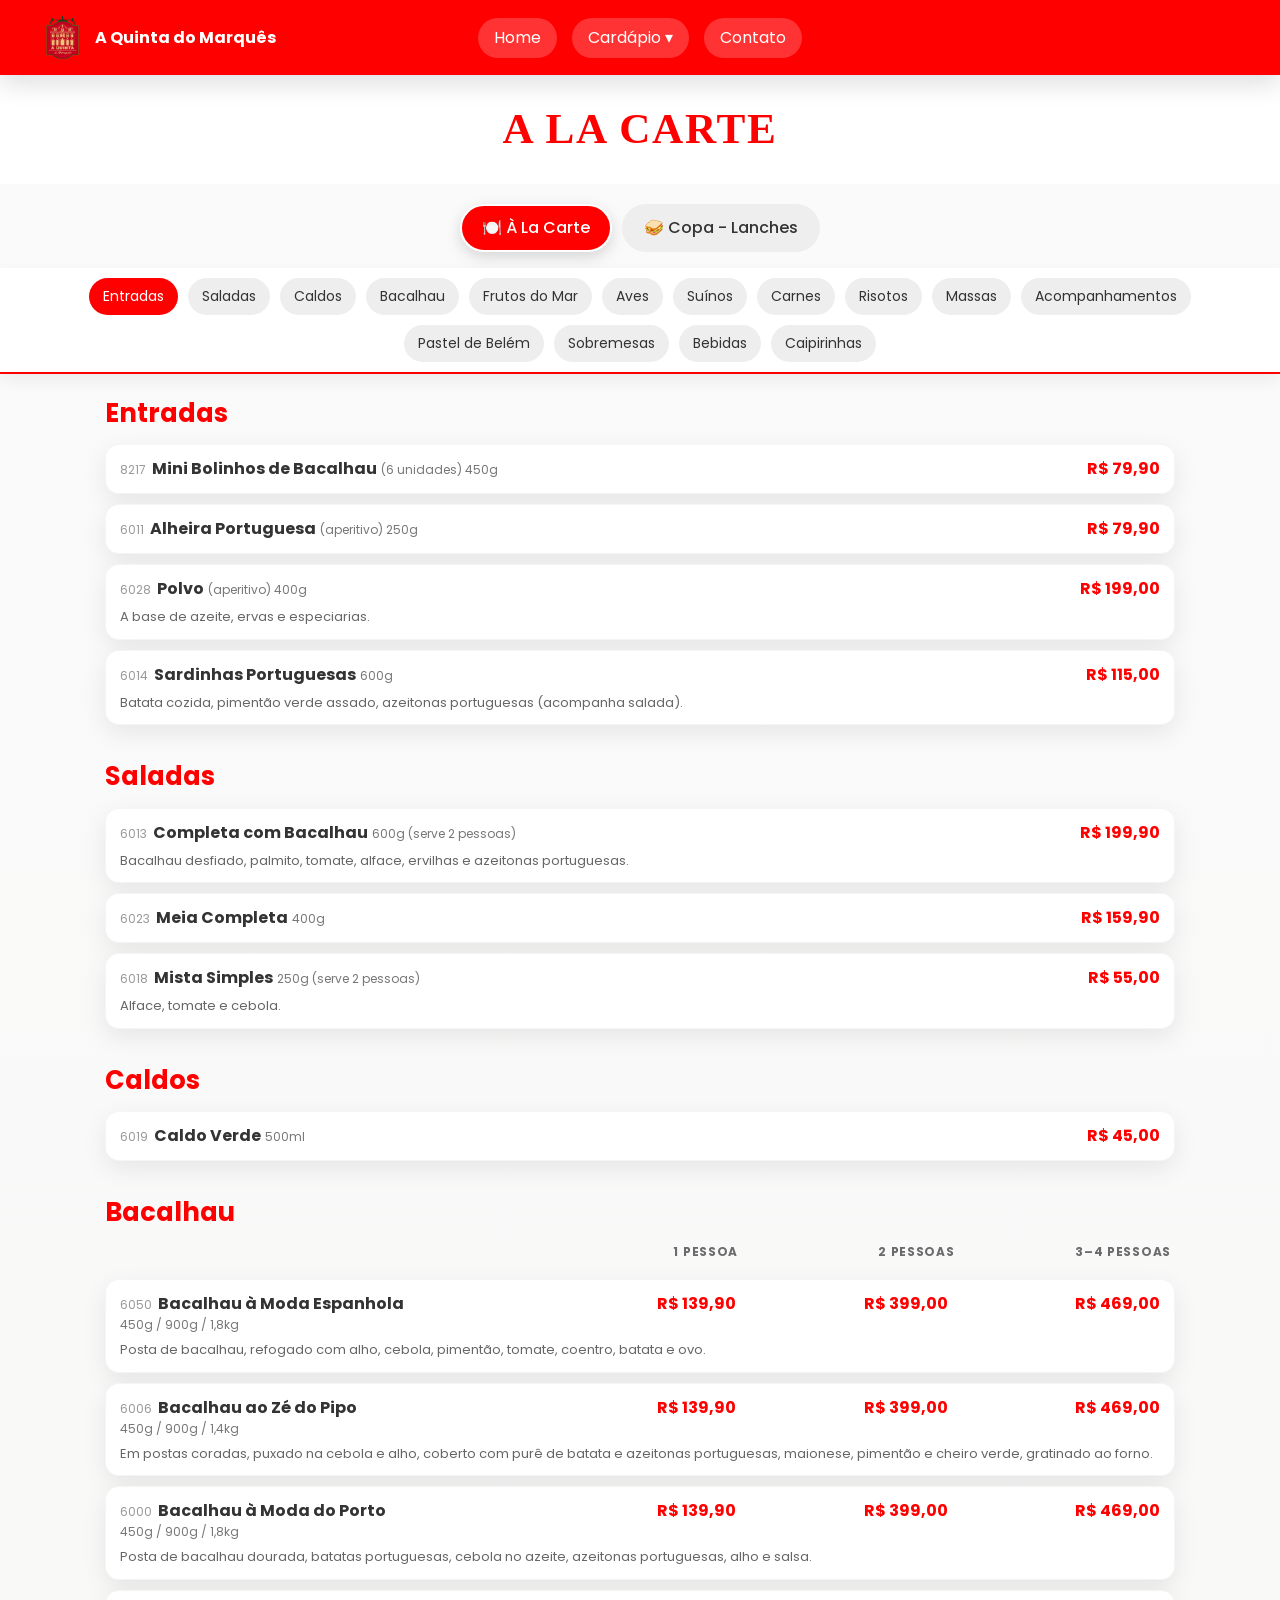
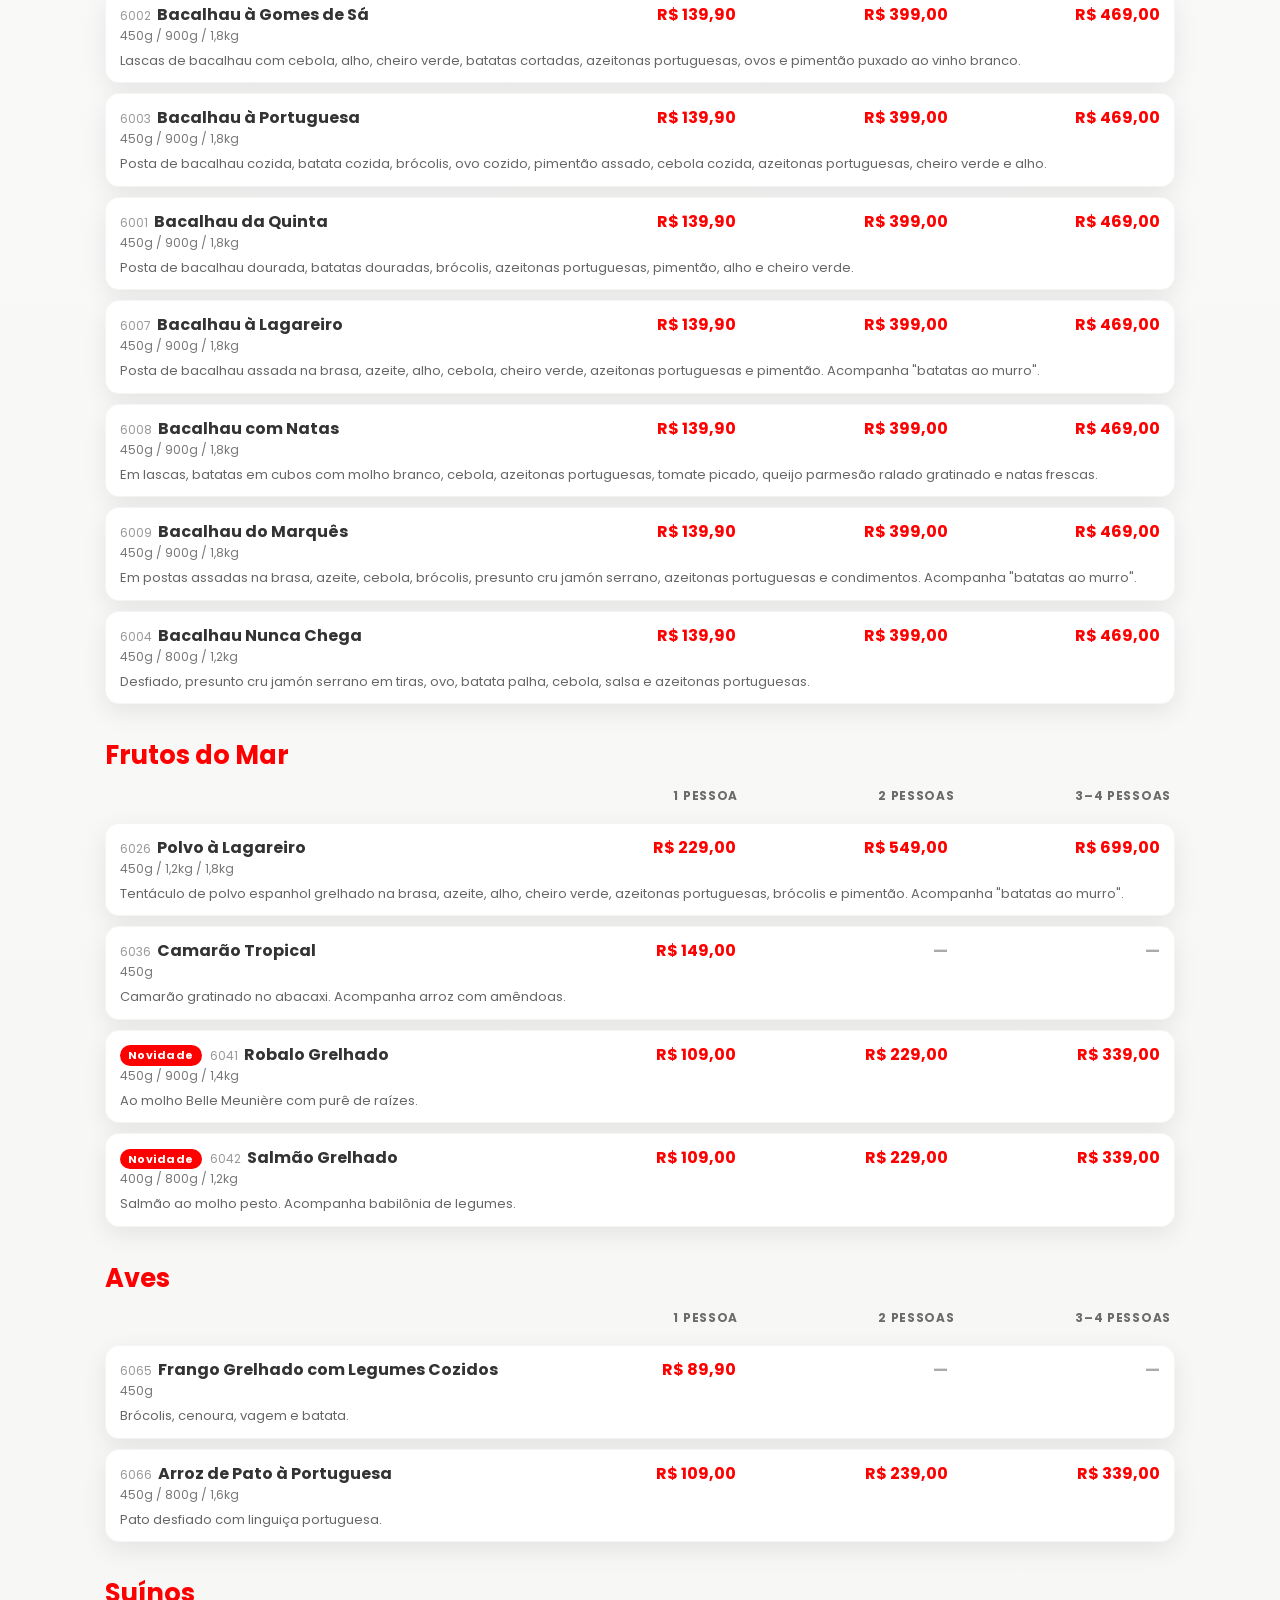
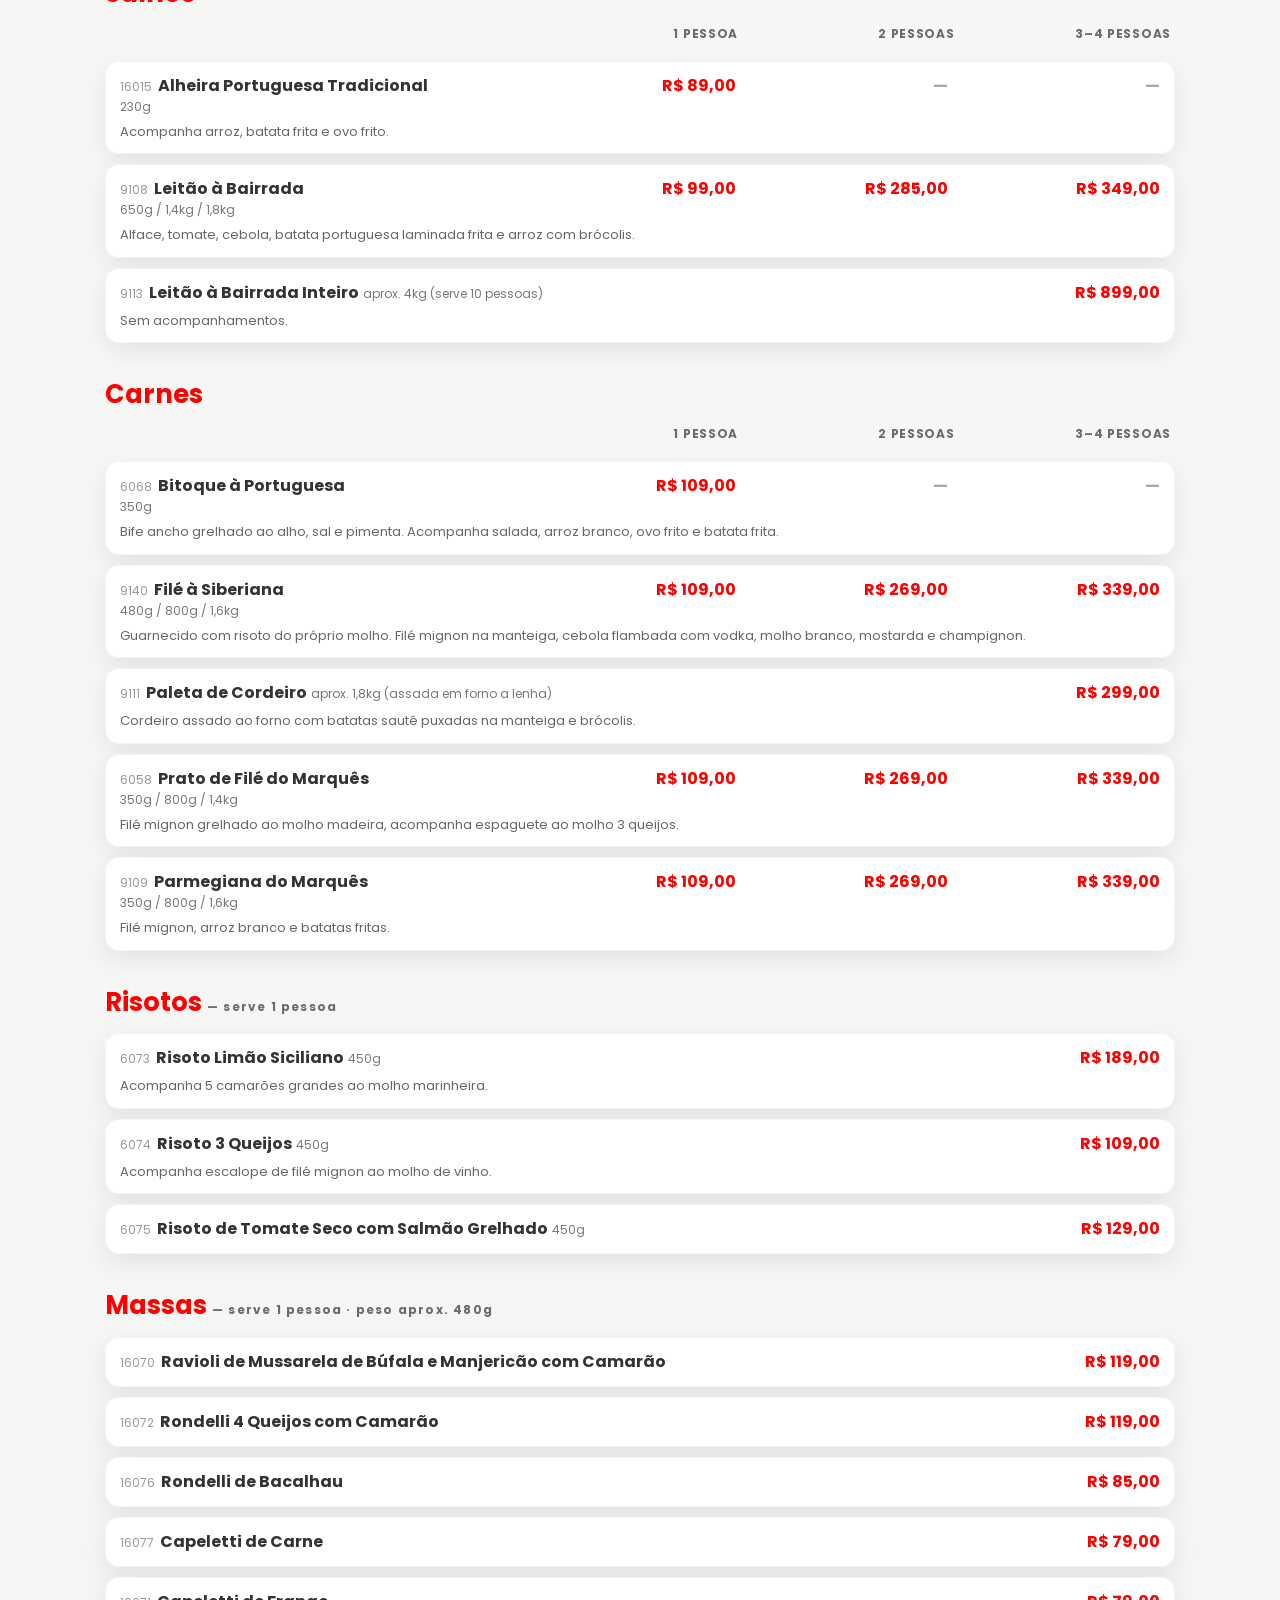
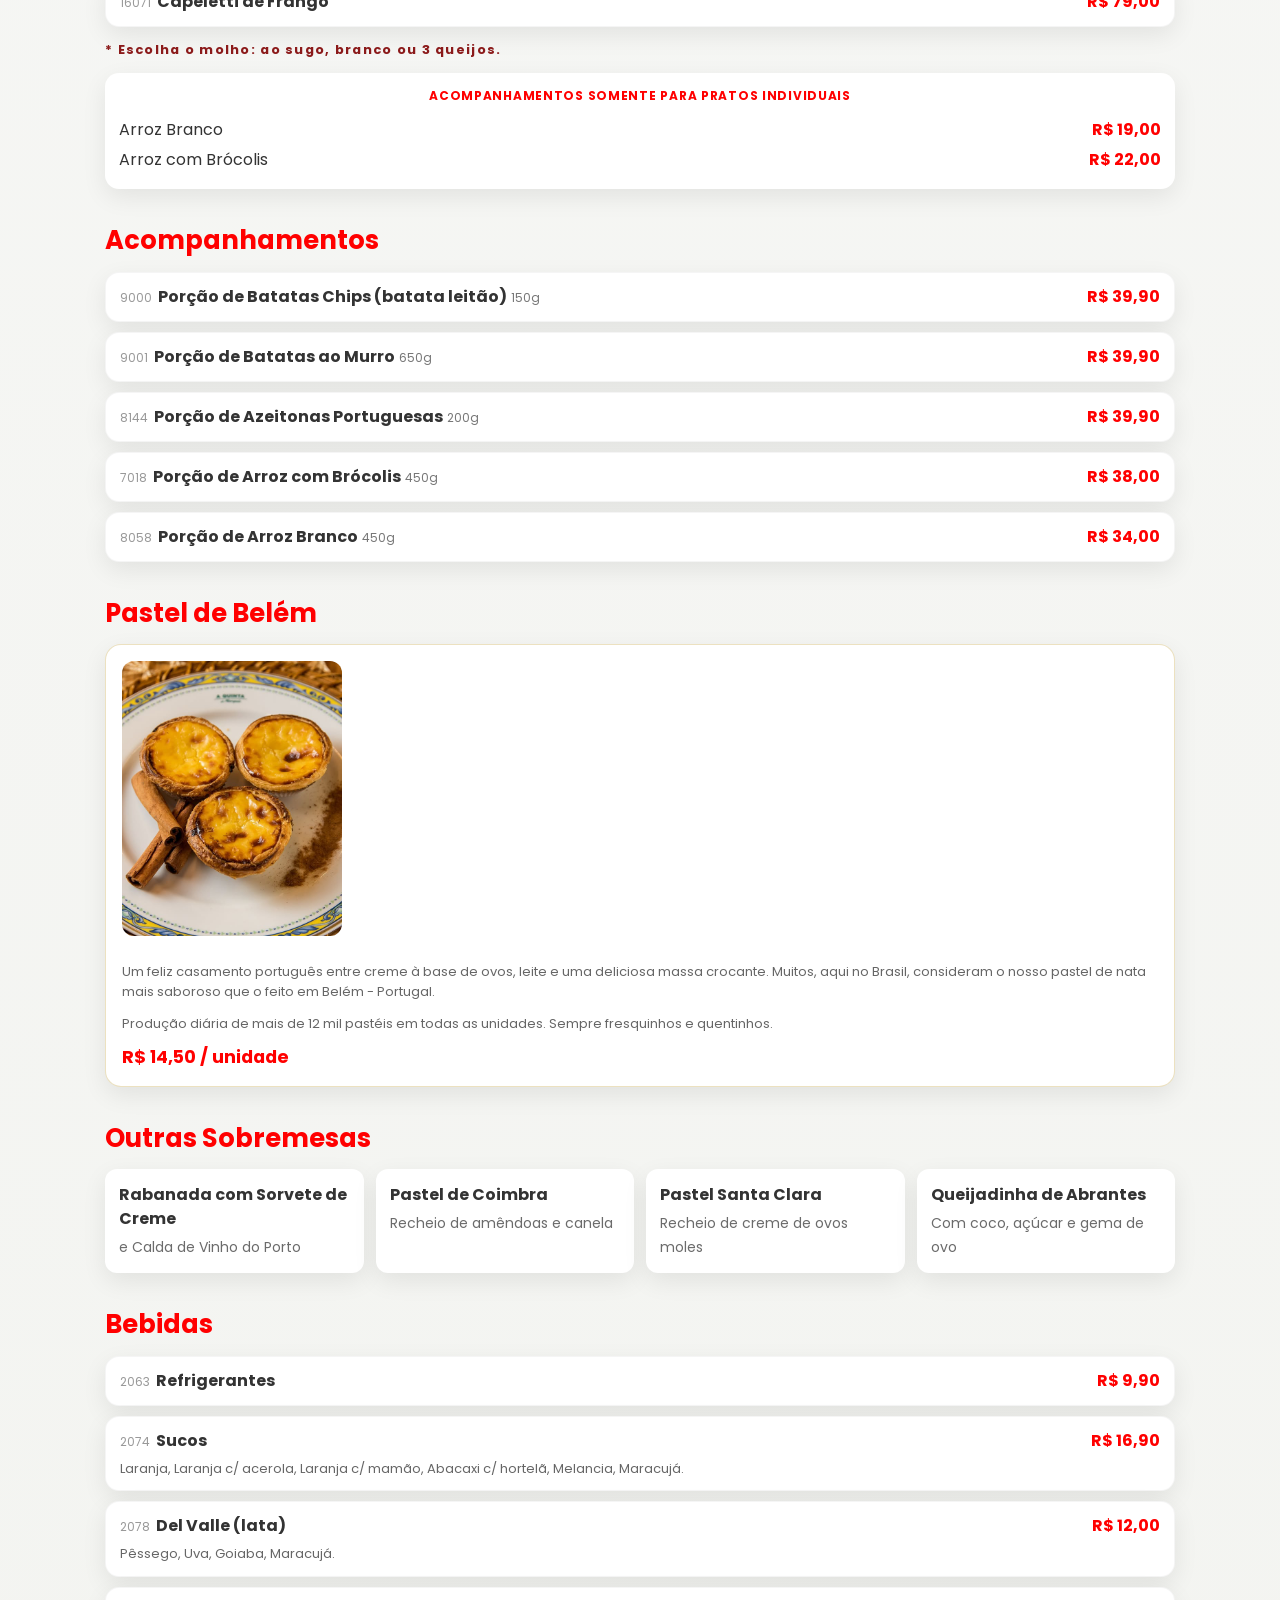
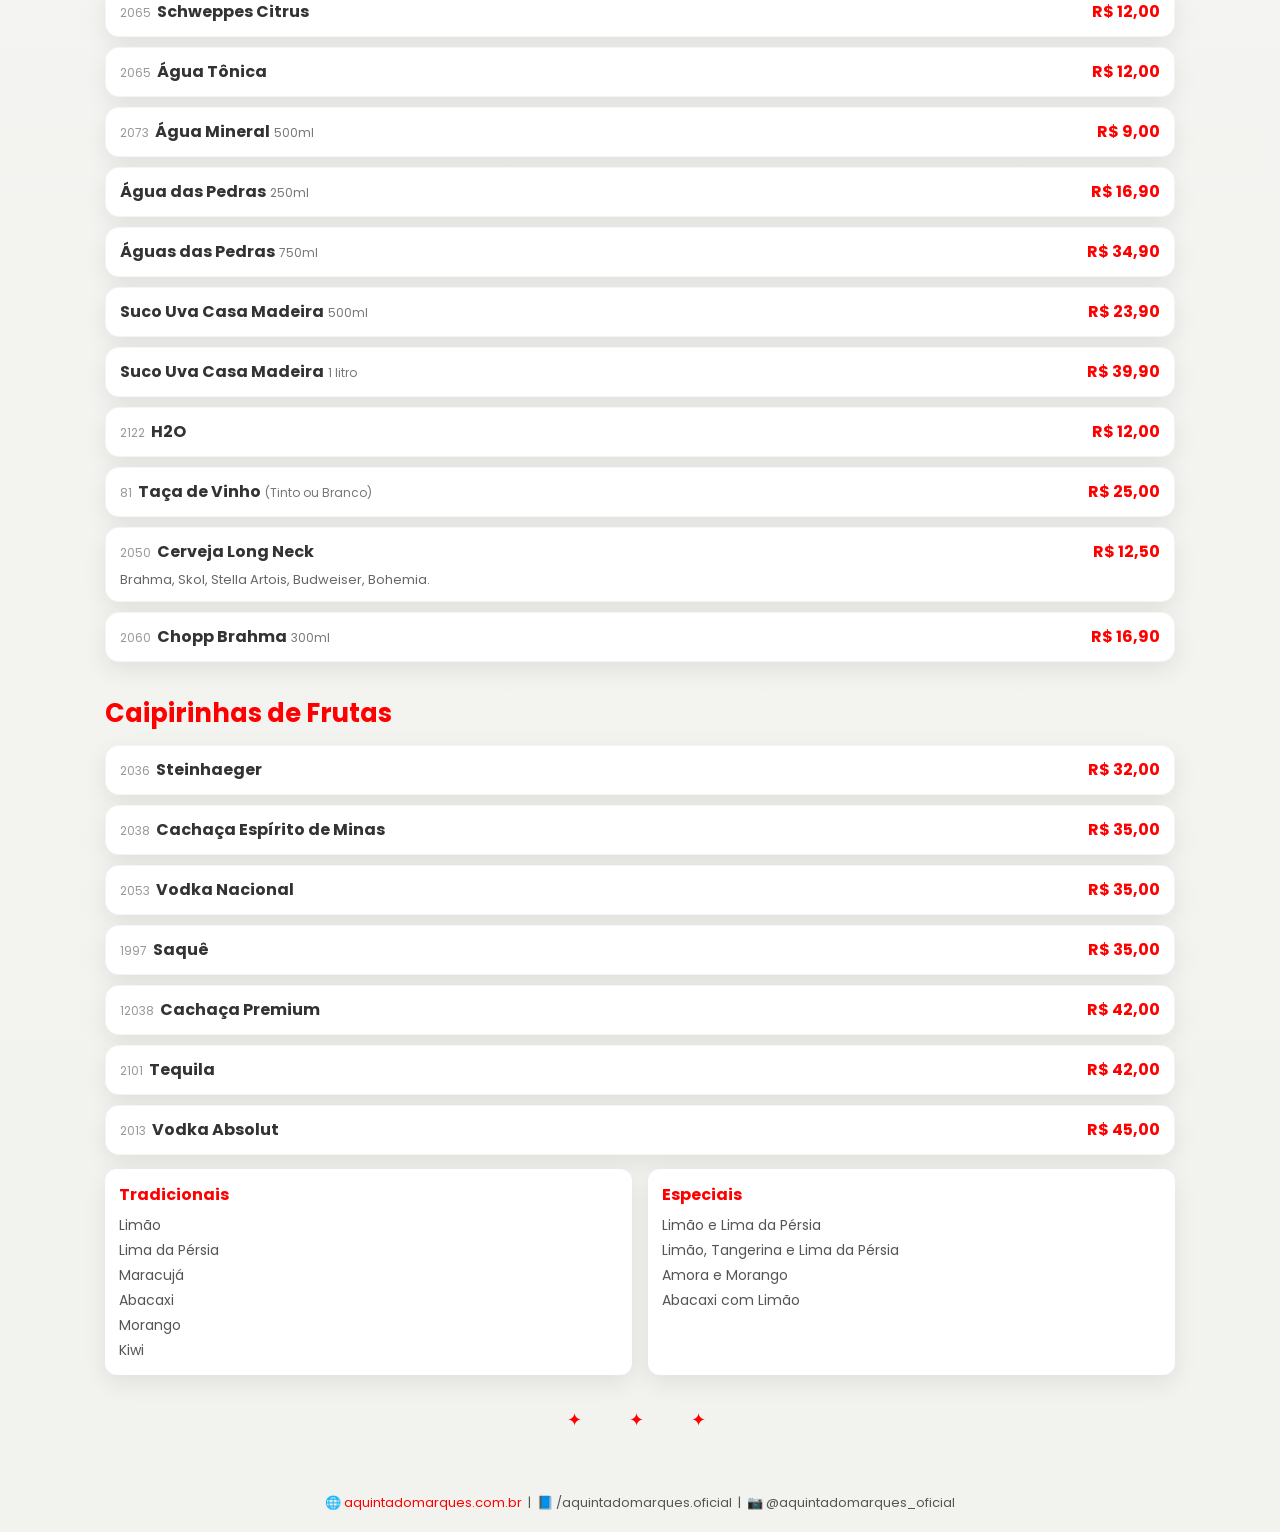
==== commit ee609aa5: "ajusta responsividade do cardapio" ====
--- a/cardapio.html
+++ b/cardapio.html
@@ -1,16 +1,21 @@
 <!DOCTYPE html>
 <html lang="pt-BR">
 <head>
-<meta charset="UTF-8">
-<meta name="viewport" content="width=device-width, initial-scale=1.0">
-<title>Cardápio — A Quinta do Marquês</title>
-<link rel="stylesheet" href="cardapio.css">
-<link href="https://fonts.googleapis.com/css2?family=Playfair+Display:ital,wght@0,400;0,600;0,700;1,400&family=EB+Garamond:ital,wght@0,400;0,500;1,400&display=swap" rel="stylesheet">
-
+  <meta charset="UTF-8">
+  <meta name="viewport" content="width=device-width, initial-scale=1.0">
+  <title>Cardápio — A Quinta do Marquês</title>
+
+  <link rel="stylesheet" href="cardapio.css">
+
+  <!-- Fonte -->
+  <link href="https://fonts.googleapis.com/css2?family=Poppins:wght@300;400;500;600;700&display=swap" rel="stylesheet">
+  <script src="estrutura.js" defer></script>
 </head>
+
 <body>
 
-    <nav>
+<!-- ================= NAVBAR ================= -->
+<nav>
   <div class="header">
 
     <div class="logo">
@@ -19,20 +24,34 @@
     </div>
 
     <div class="menu">
-      <a href="home.html" class="btn-menu">Home</a> 
+      <a href="index.html" class="btn-menu">Home</a> 
+
       <div class="dropdown">
-  <a href="#" class="btn-menu ativo">Cardápio ▾</a>
+  <button class="btn-menu dropdown-toggle">
+    Cardápio ▾
+  </button>
+
   <div class="dropdown-menu">
-    <a href="cardapio.html">À La Carte</a>
-    <a href="copa.html">Copa - Lanches</a>
+    <a href="cardapio.html">🍽️ À La Carte</a>
+    <a href="copa.html">🥪 Copa - Lanches</a>
   </div>
 </div>
+
       <a href="#" class="btn-menu">Contato</a>
     </div>
 
   </div>
 </nav>
+
+<!-- ================= TÍTULO ================= -->
 <header class="Hcenter">A LA CARTE</header>
+
+<div class="menu-switch">
+  <a href="cardapio.html" class="switch-btn active">🍽️ À La Carte</a>
+  <a href="copa.html" class="switch-btn">🥪 Copa - Lanches</a>
+</div>
+
+
 
 <nav class="nav">
   <a href="#entradas">Entradas</a>
@@ -787,4 +806,4 @@
 </footer>
 
 </body>
-</html>+</html>
--- a/cardapio.css
+++ b/cardapio.css
@@ -1,103 +1,115 @@
-
-  :root {
-    --crimson: #8B1A1A;
-    --gold: #C9A84C;
-    --gold-light: #E8D5A3;
-    --parchment: #F5EDD8;
-    --parchment-dark: #EDE0C4;
-    --ink: #2A1F14;
-    --ink-soft: #4A3728;
-    --divider: #C9A84C55;
-    --shadow: rgba(42, 31, 20, 0.15);
-  }
-
-  * { box-sizing: border-box; margin: 0; padding: 0; }
-
-  body {
-    background: var(--parchment);
-    color: var(--ink);
-    font-family: 'EB Garamond', Georgia, serif;
-    font-size: 16px;
-    line-height: 1.6;
-    background-image:
-      radial-gradient(ellipse at 10% 20%, rgba(201,168,76,0.08) 0%, transparent 50%),
-      radial-gradient(ellipse at 90% 80%, rgba(139,26,26,0.05) 0%, transparent 50%);
-    min-height: 100vh;
-  }
-
-.Hcenter {
-   text-align: center;
-    font-family: 'Playfair Display', serif;
-    font-size: clamp(2rem, 5vw, 3.2rem);
-   color: var(--crimson);
-    letter-spacing: 0.04em;
-    font-style: italic;
-     margin: 0rem 0 0rem;
-    }
-
-  /* ================= NAVBAR ================= */
-
-nav {
-    background-color: #ff0000;
-    padding: 15px;
-
+/* Reset */
+* {
+  margin: 0;
+  padding: 0;
+  box-sizing: border-box;
+}
+
+html {
+  scroll-behavior: smooth;
+}
+
+:root {
+  --red: #ff0000;
+  --green: #ff0000;
+  --white: #ffffff;
+  --light: #f5f5f5;
+  --text: #333333;
+  --ink: #2b2b2b;
+  --ink-soft: #6b6b6b;
+  --crimson: #8b1a1a;
+  --gold: #c9a84c;
+  --gold-light: #e8d5a3;
+  --border: #e7e7e7;
+  --shadow: 0 8px 24px rgba(0, 0, 0, 0.08);
+}
+
+body {
+  font-family: 'Poppins', sans-serif;
+  background: linear-gradient(180deg, #fafafa 0%, #f2f3ef 100%);
+  color: var(--text);
+  line-height: 1.5;
+}
+
+img {
+  display: block;
+  max-width: 100%;
+}
+
+a {
+  color: inherit;
+}
+
+nav:not(.nav) {
+  background: linear-gradient(90deg, var(--green), var(--red));
+  padding: 15px;
+  position: sticky;
+  top: 0;
+  z-index: 1000;
+  box-shadow: 0 10px 25px rgba(0, 0, 0, 0.12);
 }
 
 .header {
-    display: grid;
-    grid-template-columns: 1fr auto 1fr;
-    align-items: center;
-    color: white;
-}
-
-/* LOGO (esquerda) */
+  max-width: 1200px;
+  margin: auto;
+  display: grid;
+  grid-template-columns: 1fr auto 1fr;
+  align-items: center;
+  gap: 16px;
+}
+
 .logo {
-    display: flex;
-    align-items: center;
-    gap: 10px;
+  display: flex;
+  align-items: center;
+  gap: 10px;
+  color: var(--white);
+  font-weight: 700;
+  justify-self: start;
 }
 
 .logo img {
-    width: 50px;
-    height: 50px;
-    object-fit: contain;
-}
-
-.logo span {
-    font-size: 20px;
-    font-weight: bold;
-    color: white;
-}
-
-/* MENU (centro) */
+  width: 45px;
+}
+
 .menu {
-    display: flex;
-    gap: 15px;
-    justify-self: center;
-}
-
-/* BOTÕES DO MENU */
+  display: flex;
+  gap: 15px;
+  align-items: center;
+  flex-wrap: wrap;
+  justify-content: center;
+  justify-self: center;
+}
+
 .btn-menu {
-    color: white;
-    text-decoration: none;
-    padding: 8px 18px;
-    border-radius: 20px;
-    background: rgba(255,255,255,0.2);
-    transition: 0.3s;
-    font-weight: 500;
-}
-
-/* HOVER CORRIGIDO */
-.btn-menu:hover {
-    background: white;
-    color: #ff0000; /* 🔥 muda a cor do texto */
-    transform: translateY(-2px);
-}
-
-/* BOTÃO ATIVO */
+  display: inline-flex;
+  align-items: center;
+  justify-content: center;
+  background: rgba(255, 255, 255, 0.2);
+  color: var(--white);
+  padding: 8px 16px;
+  border-radius: 999px;
+  text-decoration: none;
+  transition: background 0.25s ease, color 0.25s ease, transform 0.25s ease;
+  border: none;
+  cursor: pointer;
+  font: inherit;
+}
+
+.btn-menu:hover,
+.btn-menu:focus-visible {
+  background: var(--white);
+  color: var(--red);
+  transform: translateY(-1px);
+  outline: none;
+}
+
 .btn-menu.ativo {
-    background: white;
-    color: #ff0000;
+  background: var(--white);
+  color: var(--red);
+}
+
+.dropdown-toggle {
+  white-space: nowrap;
 }
 
 .dropdown {
@@ -105,323 +117,600 @@
 }
 
 .dropdown-menu {
+  position: absolute;
+  top: calc(100% + 10px);
+  left: 50%;
+  transform: translateX(-50%);
+  background: var(--white);
+  border-radius: 12px;
+  padding: 10px;
   display: none;
-  position: absolute;
-  top: 100%;
-  left: 0;
-  background: var(--parchment-dark);
-  border: 1px solid var(--gold);
-  border-radius: 4px;
+  flex-direction: column;
   min-width: 180px;
-  box-shadow: 0 4px 16px var(--shadow);
-  z-index: 200;
+  box-shadow: var(--shadow);
+  border: 1px solid rgba(0, 0, 0, 0.06);
 }
 
 .dropdown-menu a {
+  padding: 8px 10px;
+  text-decoration: none;
+  color: var(--text);
+  text-align: center;
+  border-radius: 8px;
+  transition: background 0.2s ease, color 0.2s ease;
+}
+
+.dropdown-menu a:hover,
+.dropdown-menu a:focus-visible,
+.dropdown-menu a.ativo {
+  background: var(--red);
+  color: var(--white);
+  outline: none;
+}
+
+.dropdown:hover .dropdown-menu,
+.dropdown:focus-within .dropdown-menu,
+.dropdown.active .dropdown-menu {
+  display: flex;
+}
+
+.Hcenter {
+  text-align: center;
+  font-family: 'Playfair Display', serif;
+  font-size: clamp(1.9rem, 4vw, 2.7rem);
+  font-weight: 700;
+  padding: 22px 16px;
+  background: var(--white);
+  margin-bottom: 10px;
+  color: var(--red);
+  letter-spacing: 0.04em;
+}
+
+.menu-switch {
+  display: flex;
+  justify-content: center;
+  flex-wrap: wrap;
+  gap: 10px;
+  margin: 20px auto 16px;
+  padding: 0 15px;
+}
+
+.switch-btn {
+  display: inline-flex;
+  align-items: center;
+  justify-content: center;
+  text-decoration: none;
+  padding: 10px 20px;
+  border-radius: 999px;
+  background: #eeeeee;
+  color: var(--text);
+  font-weight: 500;
+  transition: background 0.25s ease, color 0.25s ease, box-shadow 0.25s ease;
+  border: 2px solid transparent;
+}
+
+.switch-btn:hover,
+.switch-btn:focus-visible {
+  background: var(--red);
+  color: var(--white);
+  outline: none;
+}
+
+.switch-btn.active {
+  background: linear-gradient(90deg, var(--green), var(--red));
+  color: var(--white);
+  border-color: var(--white);
+  box-shadow: 0 5px 15px rgba(0, 0, 0, 0.15);
+}
+
+.nav {
+  display: flex;
+  justify-content: center;
+  flex-wrap: wrap;
+  gap: 10px;
+  padding: 10px 15px;
+  position: sticky;
+  top: 77px;
+  z-index: 999;
+  background: rgba(255, 255, 255, 0.97);
+  border-bottom: 2px solid var(--green);
+  backdrop-filter: blur(8px);
+  box-shadow: 0 6px 16px rgba(0, 0, 0, 0.06);
+}
+
+.nav a {
+  background: #eeeeee;
+  padding: 8px 14px;
+  border-radius: 999px;
+  text-decoration: none;
+  color: var(--text);
+  transition: background 0.25s ease, color 0.25s ease;
+  font-size: 14px;
+  white-space: nowrap;
+}
+
+.nav a:hover,
+.nav a:focus-visible {
+  background: var(--red);
+  color: var(--white);
+  outline: none;
+}
+
+.nav a.active {
+  background: var(--green);
+  color: var(--white);
+}
+
+.container {
+  max-width: 1100px;
+  margin: auto;
+  padding: 20px 15px 40px;
+}
+
+.section {
+  margin-bottom: 32px;
+  scroll-margin-top: 150px;
+}
+
+.section-title {
+  font-size: clamp(1.25rem, 3vw, 1.6rem);
+  margin-bottom: 12px;
+  font-weight: 700;
+  color: var(--green);
+}
+
+.section-subtitle {
+  margin: 0 0 12px;
+  color: var(--ink-soft);
+  font-size: 0.8rem;
+  font-weight: 600;
+  letter-spacing: 0.08em;
+  text-transform: uppercase;
+}
+
+.two-col {
+  display: grid;
+  grid-template-columns: repeat(2, minmax(0, 1fr));
+  gap: 14px;
+  align-items: start;
+}
+
+.item {
+  background: var(--white);
+  border-radius: 14px;
+  padding: 12px 14px;
+  margin-bottom: 10px;
+  box-shadow: var(--shadow);
+  border: 1px solid rgba(0, 0, 0, 0.04);
+  transition: transform 0.2s ease, box-shadow 0.2s ease;
+}
+
+.item:hover {
+  transform: translateY(-2px);
+  box-shadow: 0 12px 28px rgba(0, 0, 0, 0.1);
+}
+
+.item-row {
+  display: flex;
+  justify-content: space-between;
+  align-items: flex-start;
+  gap: 12px;
+}
+
+.item-row > :first-child {
+  flex: 1;
+  min-width: 0;
+}
+
+.item-row-multi {
+  display: grid;
+  grid-template-columns: minmax(0, 2fr) repeat(3, minmax(70px, 1fr));
+  gap: 10px;
+  align-items: start;
+}
+
+.item-name {
+  font-weight: 700;
+  color: var(--text);
+}
+
+.item-code {
+  font-size: 12px;
+  color: #999999;
+  margin-right: 6px;
+}
+
+.item-size {
+  font-size: 12px;
+  color: #777777;
+}
+
+.item-desc {
+  font-size: 13px;
+  color: #666666;
+  margin-top: 6px;
+}
+
+.item-badge,
+.badge-new {
+  display: inline-flex;
+  align-items: center;
+  padding: 2px 8px;
+  border-radius: 999px;
+  background: var(--green);
+  color: var(--white);
+  font-size: 11px;
+  font-weight: 700;
+  letter-spacing: 0.04em;
+  vertical-align: middle;
+}
+
+.badge-new {
+  margin-left: 8px;
+  background: linear-gradient(90deg, var(--green), var(--red));
+}
+
+.price,
+.price-highlight,
+.price-dash {
+  font-weight: 700;
+  text-align: right;
+  white-space: nowrap;
+}
+
+.price {
+  color: var(--red);
+}
+
+.price-highlight {
+  color: var(--green);
+}
+
+.price-dash {
+  color: #aaaaaa;
+}
+
+.serving-header {
+  display: grid;
+  grid-template-columns: minmax(0, 2fr) repeat(3, minmax(70px, 1fr));
+  gap: 10px;
+  padding: 0 4px 8px;
+  margin-bottom: 10px;
+  color: var(--ink-soft);
+  font-size: 12px;
+  font-weight: 700;
+  text-transform: uppercase;
+  letter-spacing: 0.06em;
+}
+
+.serving-header span {
+  text-align: right;
+}
+
+.serving-header span:first-child {
+  text-align: left;
+}
+
+.highlight-box {
+  display: flex;
+  gap: 20px;
+  align-items: center;
+  flex-wrap: wrap;
+  background: var(--white);
+  border-radius: 16px;
+  padding: 16px;
+  box-shadow: var(--shadow);
+  border: 1px solid rgba(201, 168, 76, 0.35);
+}
+
+.highlight-box img {
+  width: min(220px, 100%);
+  border-radius: 12px;
+}
+
+.highlight-price {
+  font-weight: 700;
+  color: var(--green);
+  margin-top: 10px;
+  font-size: 1.1rem;
+}
+
+.desserts-grid {
+  display: grid;
+  grid-template-columns: repeat(auto-fit, minmax(220px, 1fr));
+  gap: 12px;
+}
+
+.dessert-item {
+  background: var(--white);
+  padding: 14px;
+  border-radius: 12px;
+  box-shadow: var(--shadow);
+}
+
+.dessert-item strong {
   display: block;
-  padding: 0.6rem 1rem;
+  margin-bottom: 4px;
+  color: var(--text);
+}
+
+.dessert-item span {
   color: var(--ink-soft);
+  font-size: 14px;
+}
+
+.caip-options {
+  display: grid;
+  grid-template-columns: repeat(2, minmax(0, 1fr));
+  gap: 16px;
+  margin-top: 14px;
+}
+
+.caip-col {
+  background: var(--white);
+  padding: 14px;
+  border-radius: 12px;
+  box-shadow: var(--shadow);
+}
+
+.caip-col h4 {
+  color: var(--green);
+  margin-bottom: 8px;
+}
+
+.caip-col ul {
+  list-style: none;
+  font-size: 14px;
+  color: #555555;
+}
+
+.caip-col li + li {
+  margin-top: 4px;
+}
+
+.side-box {
+  background: var(--white);
+  border-radius: 14px;
+  padding: 14px;
+  margin-top: 14px;
+  box-shadow: var(--shadow);
+}
+
+.side-box-title {
+  font-size: 12px;
+  text-transform: uppercase;
+  letter-spacing: 0.06em;
+  color: var(--green);
+  font-weight: 700;
+  margin-bottom: 10px;
+  text-align: center;
+}
+
+.paes-box {
+  background: var(--white);
+  border: 1px dashed var(--green);
+  border-radius: 14px;
+  padding: 14px;
+  margin-top: 14px;
+  box-shadow: var(--shadow);
+}
+
+.paes-box h4 {
+  margin-bottom: 10px;
+  color: var(--green);
+  font-size: 1rem;
+}
+
+.paes-grid {
+  display: grid;
+  grid-template-columns: repeat(auto-fit, minmax(180px, 1fr));
+  gap: 10px;
+}
+
+.inc-grid {
+  display: grid;
+  grid-template-columns: repeat(auto-fit, minmax(220px, 1fr));
+  gap: 10px;
+}
+
+.inc-item {
+  display: flex;
+  justify-content: space-between;
+  align-items: center;
+  gap: 10px;
+  background: var(--white);
+  border-radius: 12px;
+  padding: 10px 12px;
+  box-shadow: var(--shadow);
+}
+
+.inc-code {
+  font-size: 12px;
+  color: #999999;
+  margin-right: 6px;
+}
+
+.inc-price {
+  color: var(--green);
+  font-weight: 700;
+  white-space: nowrap;
+}
+
+.terapeutico-grid {
+  display: grid;
+  grid-template-columns: repeat(auto-fit, minmax(220px, 1fr));
+  gap: 10px;
+}
+
+.terapeutico-item {
+  background: var(--white);
+  border-radius: 12px;
+  padding: 12px;
+  box-shadow: var(--shadow);
+  display: flex;
+  flex-direction: column;
+  gap: 6px;
+}
+
+.terapeutico-item strong {
+  color: var(--green);
+}
+
+.terapeutico-item span {
+  font-size: 13px;
+  color: #555555;
+}
+
+.capp-grid {
+  display: grid;
+  grid-template-columns: repeat(auto-fit, minmax(220px, 1fr));
+  gap: 12px;
+}
+
+.capp-card {
+  background: linear-gradient(180deg, #ffffff, #f7f7f7);
+  border: 1px solid #ececec;
+  border-radius: 16px;
+  padding: 16px;
+  box-shadow: var(--shadow);
+  display: flex;
+  flex-direction: column;
+  gap: 8px;
+}
+
+.capp-card .price {
+  margin-top: auto;
+  color: var(--green);
+}
+
+.pizza-note {
+  font-size: 13px;
+  color: var(--ink-soft);
+  margin: 8px 0 0;
+  font-style: italic;
+}
+
+.ornament {
+  text-align: center;
+  color: var(--green);
+  letter-spacing: 0.5rem;
+  font-size: 1.1rem;
+  margin-top: 24px;
+}
+
+footer {
+  text-align: center;
+  padding: 20px;
+  font-size: 13px;
+  color: #555555;
+}
+
+footer a {
+  color: var(--red);
   text-decoration: none;
-  font-size: 0.82rem;
-  letter-spacing: 0.12em;
-  text-transform: uppercase;
-  border-bottom: 1px solid var(--divider);
-  transition: background 0.15s, color 0.15s;
-}
-
-.dropdown-menu a:last-child {
-  border-bottom: none;
-}
-
-.dropdown-menu a:hover {
-  background: var(--gold-light);
-  color: var(--crimson);
-}
-
-.dropdown:hover .dropdown-menu {
-  display: block;
-}
-
-
-  .header::after { left: auto; right: 2rem; }
-
-  .header h1 {
-    font-family: 'Playfair Display', serif;
-    font-size: clamp(2rem, 5vw, 3.2rem);
-    color: var(--crimson);
-    letter-spacing: 0.04em;
-    font-style: italic;
-    margin-bottom: 0.3rem;
-  }
-  .header .subtitle {
-    font-size: 0.85rem;
-    letter-spacing: 0.25em;
-    text-transform: uppercase;
-    color: var(--gold);
-    font-family: 'EB Garamond', serif;
-  }
-
-  /* NAV */
+}
+
+footer a:hover,
+footer a:focus-visible {
+  text-decoration: underline;
+  outline: none;
+}
+
+@media (max-width: 900px) {
+  .two-col,
+  .caip-options {
+    grid-template-columns: 1fr;
+  }
+
+  .header {
+    grid-template-columns: 1fr;
+    text-align: center;
+    gap: 12px;
+  }
+
+  .logo {
+    justify-self: center;
+  }
+
+  .menu {
+    justify-content: center;
+  }
+}
+
+@media (max-width: 768px) {
+  nav:not(.nav) {
+    position: static;
+  }
+
+  .menu {
+    flex-direction: column;
+  }
+
+  .btn-menu {
+    width: auto;
+  }
+
   .nav {
-    display: flex;
-    flex-wrap: wrap;
-    justify-content: center;
-    gap: 0.4rem 1.2rem;
-    padding: 1.2rem 2rem;
-    background: var(--parchment-dark);
-    border-bottom: 1px solid var(--divider);
     position: sticky;
     top: 0;
-    z-index: 100;
-    box-shadow: 0 2px 12px var(--shadow);
-  }
-  .nav a {
-    text-decoration: none;
-    color: var(--ink-soft);
-    font-size: 0.78rem;
-    letter-spacing: 0.15em;
-    text-transform: uppercase;
-    font-family: 'EB Garamond', serif;
-    padding: 0.25rem 0.5rem;
-    border-bottom: 1px solid transparent;
-    transition: color 0.2s, border-color 0.2s;
-  }
-  .nav a:hover { color: var(--crimson); border-color: var(--crimson); }
-
-  /* MAIN LAYOUT */
+    flex-wrap: nowrap;
+    overflow-x: auto;
+    justify-content: flex-start;
+    padding-bottom: 12px;
+  }
+
   .container {
-    max-width: 900px;
-    margin: 0 auto;
-    padding: 2rem 1.5rem 4rem;
-  }
-
-  /* SECTION */
-  .section {
-    margin-bottom: 3.5rem;
-  }
-  .section-title {
-    font-family: 'Playfair Display', serif;
-    font-size: clamp(1.6rem, 4vw, 2.2rem);
-    color: var(--crimson);
-    font-style: italic;
-    padding-bottom: 0.5rem;
-    margin-bottom: 1.6rem;
-    border-bottom: 1px solid var(--gold);
-    display: flex;
-    align-items: center;
-    gap: 0.8rem;
-  }
-  .section-title::after {
-    content: '';
-    flex: 1;
-    height: 1px;
-    background: linear-gradient(to right, var(--gold), transparent);
-  }
-
-  /* SERVING HEADER */
+    padding-top: 16px;
+  }
+
+  .item-row {
+    flex-direction: column;
+  }
+
+  .item-row-multi,
   .serving-header {
-    display: grid;
-    grid-template-columns: 1fr auto auto auto;
-    gap: 0 1rem;
-    font-size: 0.68rem;
-    letter-spacing: 0.15em;
-    text-transform: uppercase;
-    color: var(--crimson);
-    font-weight: 600;
-    padding: 0.3rem 0 0.6rem;
-    border-bottom: 1px solid var(--divider);
-    margin-bottom: 0.5rem;
-  }
-  .serving-header span { text-align: right; }
-  .serving-header span:first-child { text-align: left; }
-
-  /* ITEM */
-  .item {
-    padding: 1rem 0;
-    border-bottom: 1px solid var(--divider);
-    display: grid;
     grid-template-columns: 1fr;
-    position: relative;
-  }
-  .item:last-child { border-bottom: none; }
-
-  .item-row {
-    display: grid;
-    grid-template-columns: 1fr auto;
-    align-items: baseline;
-    gap: 0.5rem;
-  }
-  .item-row-multi {
-    display: grid;
-    grid-template-columns: 1fr auto auto auto;
-    align-items: baseline;
-    gap: 0 1rem;
-  }
-
-  .item-code {
-    font-size: 0.72rem;
-    color: var(--crimson);
-    font-weight: 700;
-    letter-spacing: 0.05em;
-    margin-right: 0.5rem;
-  }
-  .item-name {
-    font-family: 'Playfair Display', serif;
-    font-size: 1.05rem;
-    color: var(--ink);
-    font-weight: 600;
-  }
-  .item-badge {
-    font-size: 0.65rem;
-    background: var(--crimson);
-    color: #fff;
-    padding: 0.1rem 0.4rem;
-    border-radius: 2px;
-    letter-spacing: 0.1em;
-    text-transform: uppercase;
-    vertical-align: middle;
-    margin-left: 0.4rem;
-  }
-  .item-desc {
-    font-size: 0.88rem;
-    color: var(--ink-soft);
-    margin-top: 0.25rem;
-    font-style: italic;
-    line-height: 1.5;
-  }
-  .item-size {
-    font-size: 0.72rem;
-    color: var(--ink-soft);
-    letter-spacing: 0.05em;
-  }
-
-  .price {
-    font-family: 'Playfair Display', serif;
-    color: var(--ink);
-    font-size: 1rem;
-    white-space: nowrap;
-    text-align: right;
-  }
-  .price-dash { color: var(--ink-soft); text-align: right; }
-
-  /* SINGLE PRICE ROW */
-  .item-single .item-row {
-    grid-template-columns: 1fr auto;
-  }
-
-  /* HIGHLIGHT BOX */
+  }
+
+  .serving-header {
+    display: none;
+  }
+
+  .price,
+  .price-highlight,
+  .price-dash {
+    text-align: left;
+  }
+
   .highlight-box {
-    background: linear-gradient(135deg, #f0e6c8 0%, #e8d5a3 100%);
-    border: 1px solid var(--gold);
-    border-radius: 4px;
-    padding: 1.5rem;
-    margin: 1.5rem 0;
-    display: grid;
-    grid-template-columns: 200px 1fr;
-    gap: 1.5rem;
-    align-items: center;
-  }
-  .highlight-box img { width: 100%; border-radius: 3px; }
-  .highlight-box .highlight-text { font-size: 0.9rem; color: var(--ink-soft); line-height: 1.7; }
-  .highlight-box .highlight-price {
-    font-family: 'Playfair Display', serif;
-    font-size: 1.4rem;
-    color: var(--crimson);
-    margin-top: 0.8rem;
-    font-style: italic;
-  }
-  @media(max-width: 600px) {
-    .highlight-box { grid-template-columns: 1fr; }
-  }
-
-  /* CAIPIRINHA OPTIONS */
-  .caip-options {
-    display: grid;
-    grid-template-columns: 1fr 1fr;
-    gap: 1.5rem;
-    margin-top: 1.2rem;
-    padding-top: 1rem;
-    border-top: 1px solid var(--divider);
-  }
-  .caip-col h4 {
-    font-family: 'Playfair Display', serif;
-    font-size: 1rem;
-    color: var(--crimson);
-    margin-bottom: 0.5rem;
-    font-style: italic;
-  }
-  .caip-col ul { list-style: none; }
-  .caip-col ul li {
-    font-size: 0.88rem;
-    color: var(--ink-soft);
-    padding: 0.15rem 0;
-  }
-  .caip-col ul li::before { content: '• '; color: var(--gold); }
-
-  /* SOBREMESAS */
+    flex-direction: column;
+    text-align: center;
+  }
+
+  .highlight-box img {
+    width: min(180px, 100%);
+  }
+}
+
+@media (max-width: 520px) {
+  .logo {
+    flex-direction: column;
+    text-align: center;
+  }
+
+  .menu-switch {
+    flex-direction: column;
+  }
+
+  .switch-btn {
+    width: 100%;
+  }
+
+  .inc-grid,
+  .paes-grid,
+  .terapeutico-grid,
+  .capp-grid,
   .desserts-grid {
-    display: grid;
-    grid-template-columns: 1fr 1fr;
-    gap: 1rem;
-    margin-top: 0.5rem;
-  }
-  .dessert-item {
-    background: var(--parchment-dark);
-    border: 1px solid var(--divider);
-    border-radius: 3px;
-    padding: 1rem;
-    font-size: 0.9rem;
-  }
-  .dessert-item strong {
-    display: block;
-    font-family: 'Playfair Display', serif;
-    color: var(--ink);
-    margin-bottom: 0.2rem;
-  }
-  .dessert-item span { color: var(--ink-soft); font-style: italic; font-size: 0.85rem; }
-  @media(max-width: 500px) {
-    .desserts-grid { grid-template-columns: 1fr; }
-    .caip-options { grid-template-columns: 1fr; }
-  }
-
-  /* ACOMPANHAMENTOS INDIVIDUAIS */
-  .side-box {
-    border: 1px solid var(--crimson);
-    border-radius: 3px;
-    padding: 1rem 1.5rem;
-    margin-top: 1.5rem;
-    display: grid;
-    grid-template-columns: 1fr 1fr;
-    gap: 0.5rem 2rem;
-  }
-  .side-box-title {
-    grid-column: 1 / -1;
-    font-size: 0.75rem;
-    letter-spacing: 0.2em;
-    text-transform: uppercase;
-    color: var(--crimson);
-    font-weight: 700;
-    margin-bottom: 0.3rem;
-    text-align: center;
-  }
-
-  /* FOOTER */
-  footer {
-    text-align: center;
-    padding: 2rem;
-    border-top: 1px solid var(--gold);
-    font-size: 0.8rem;
-    color: var(--ink-soft);
-    letter-spacing: 0.1em;
-    background: var(--parchment-dark);
-  }
-  footer a { color: var(--crimson); text-decoration: none; }
-
-  /* Ornamental divider */
-  .ornament {
-    text-align: center;
-    color: var(--gold);
-    font-size: 1.1rem;
-    margin: 2rem 0 0;
-    letter-spacing: 0.5rem;
-  }+    grid-template-columns: 1fr;
+  }
+}
